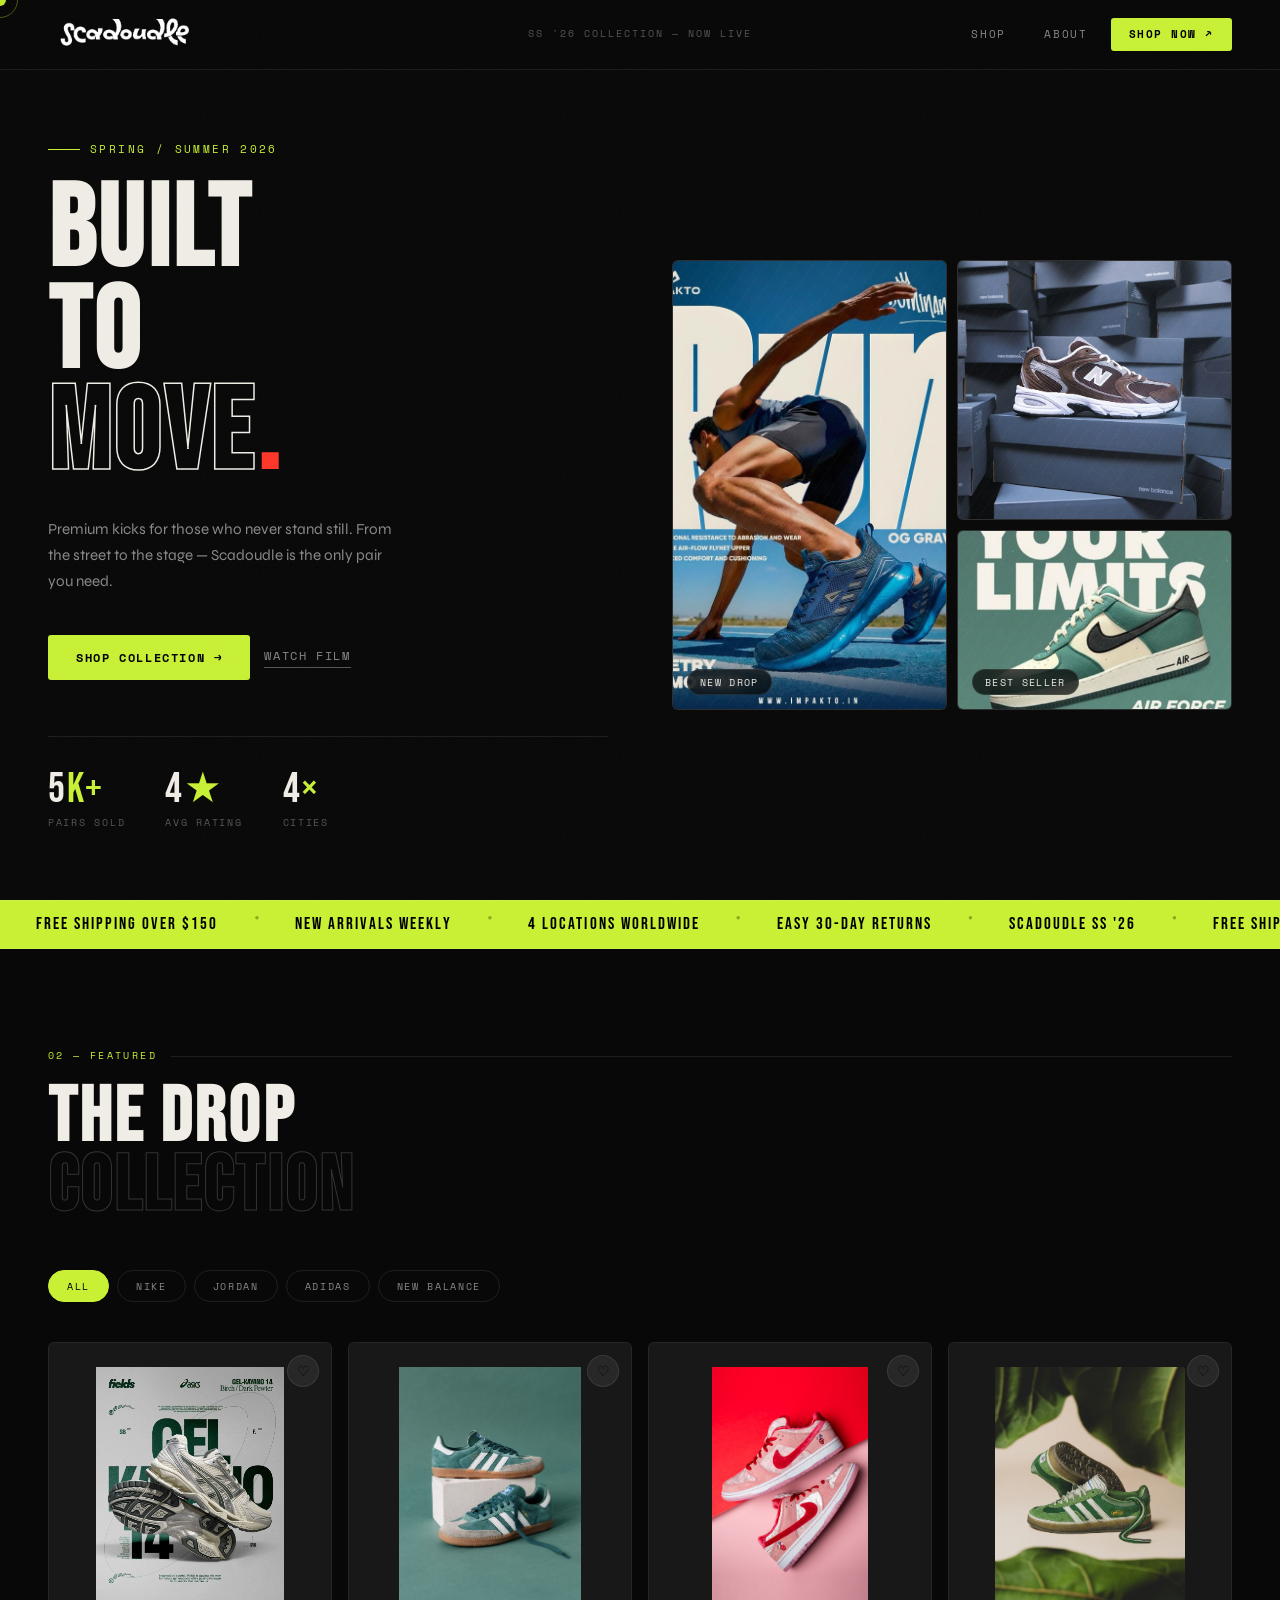
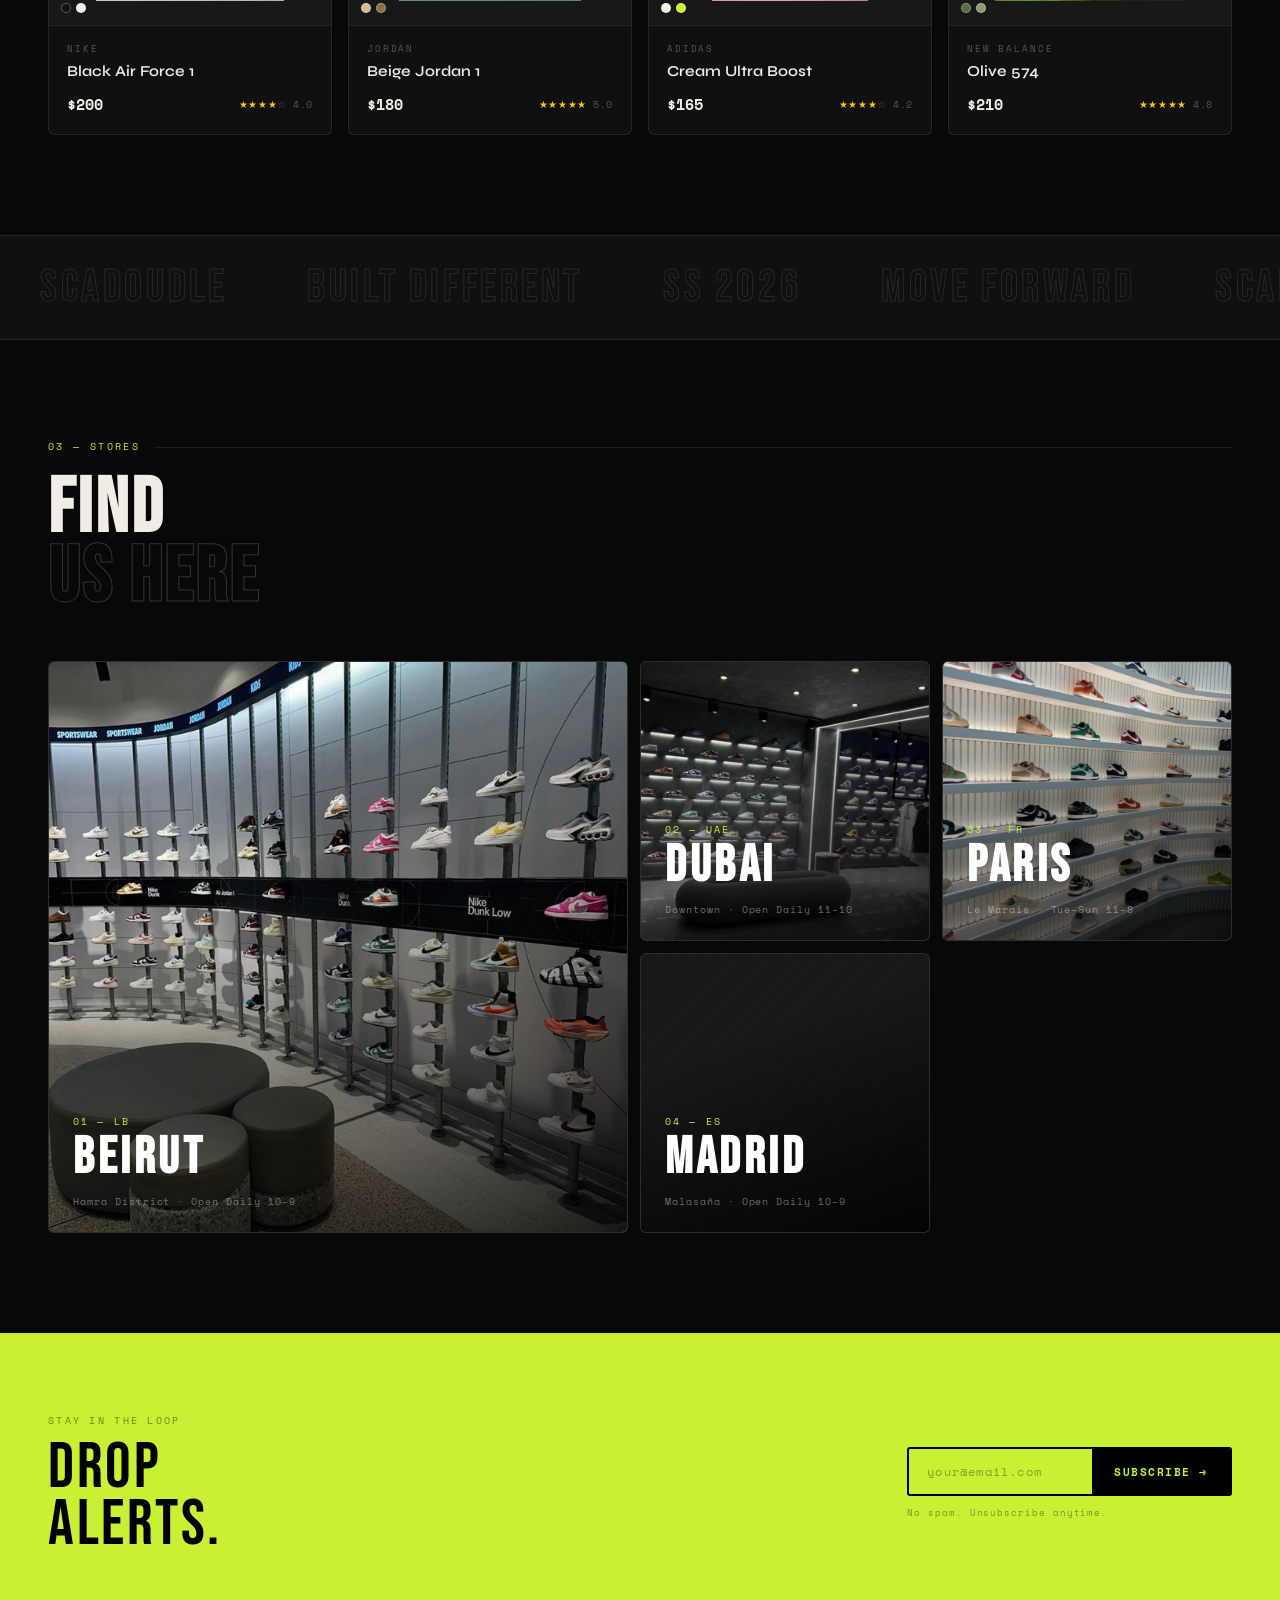
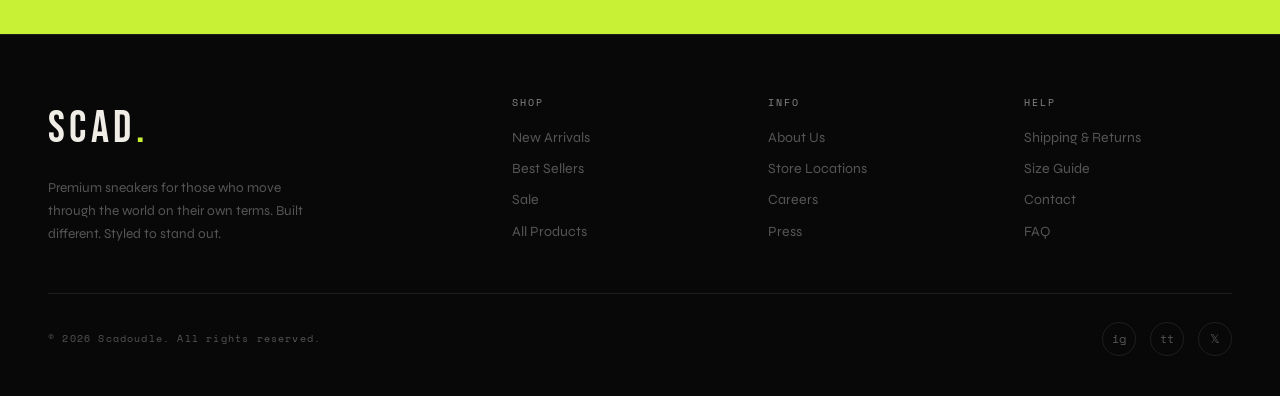
==== index.html @ 51562bc6 "Initial commit" ====
<!DOCTYPE html>
<html lang="en">
<head>
  <meta charset="UTF-8"/>
  <meta name="viewport" content="width=device-width, initial-scale=1"/>
  <title>SCADOUDLE — Built to Move</title>
  <link rel="preconnect" href="https://fonts.googleapis.com">
  <link rel="preconnect" href="https://fonts.gstatic.com" crossorigin>
  <link href="https://fonts.googleapis.com/css2?family=Bebas+Neue&family=Syne:wght@400;500;600;700;800&family=Space+Mono:ital,wght@0,400;0,700;1,400&display=swap" rel="stylesheet">
  <link rel="stylesheet" href="index.css">
</head>
<body>

<div id="cursor"></div>
<div id="cursor-ring"></div>

<!-- NAV -->
<nav class="nav" aria-label="Main navigation">
  <a  class="nav__logo"><img src="images/logo.png" alt="Scadoudle"></a>
  <p class="nav__center" aria-hidden="true">SS '26 Collection — Now Live</p>
  <div class="nav__right">
    <a class="nav__link" href="#">Shop</a>
    <a class="nav__link" href="#">About</a>
    <a class="nav__cta" href="#">Shop Now ↗</a>
  </div>
</nav>

<!-- HERO -->
<header>
  <div class="hero">
    <div>
      <p class="hero__eyebrow">Spring / Summer 2026</p>
      <h1 class="hero__headline">
        BUILT<br>TO<br><span class="outline">MOVE</span><span class="red">.</span>
      </h1>
      <p class="hero__sub">Premium kicks for those who never stand still. From the street to the stage — Scadoudle is the only pair you need.</p>
      <div class="hero__actions">
        <a class="btn-primary" href="#">Shop Collection →</a>
        <a class="btn-ghost" href="#">Watch Film</a>
      </div>
      <div class="hero__stats">
        <div><div class="stat__num">5<span>K+</span></div><div class="stat__label">Pairs Sold</div></div>
        <div><div class="stat__num">4<span>★</span></div><div class="stat__label">Avg Rating</div></div>
        <div><div class="stat__num">4<span>×</span></div><div class="stat__label">Cities</div></div>
      </div>
    </div>
    <div class="hero__mosaic" aria-hidden="true">
      <div class="mosaic-cell">
        <img src="images/hero-bg-9.png" alt="" onerror="this.style.opacity='0'">
        <span class="mosaic-cell__badge">New Drop</span>
      </div>
      <div class="mosaic-cell">
        <img src="images/hero-bg-8.png" alt="" onerror="this.style.opacity='0'">
      </div>
      <div class="mosaic-cell">
        <img src="images/hero-bg-7.png" alt="" onerror="this.style.opacity='0'">
        <span class="mosaic-cell__badge">Best Seller</span>
      </div>
    </div>
  </div>
</header>

<!-- LIME TICKER -->
<div class="ticker-wrap" aria-hidden="true">
  <div class="ticker">
    <span class="ticker__item">Free Shipping over $150</span><span class="ticker__dot">●</span>
    <span class="ticker__item">New Arrivals Weekly</span><span class="ticker__dot">●</span>
    <span class="ticker__item">4 Locations Worldwide</span><span class="ticker__dot">●</span>
    <span class="ticker__item">Easy 30-Day Returns</span><span class="ticker__dot">●</span>
    <span class="ticker__item">Scadoudle SS '26</span><span class="ticker__dot">●</span>
    <span class="ticker__item">Free Shipping over $150</span><span class="ticker__dot">●</span>
    <span class="ticker__item">New Arrivals Weekly</span><span class="ticker__dot">●</span>
    <span class="ticker__item">4 Locations Worldwide</span><span class="ticker__dot">●</span>
    <span class="ticker__item">Easy 30-Day Returns</span><span class="ticker__dot">●</span>
    <span class="ticker__item">Scadoudle SS '26</span><span class="ticker__dot">●</span>
  </div>
</div>

<!-- FEATURED -->
<section class="section" aria-labelledby="featured-title">
  <p class="section-label">02 — Featured</p>
  <h2 class="section-title" id="featured-title">THE DROP<br><span class="ghost">COLLECTION</span></h2>
  <div class="filter-bar" role="group" aria-label="Filter by brand">
    <button class="filter-btn active" data-filter="all">All</button>
    <button class="filter-btn" data-filter="nike">Nike</button>
    <button class="filter-btn" data-filter="jordan">Jordan</button>
    <button class="filter-btn" data-filter="adidas">Adidas</button>
    <button class="filter-btn" data-filter="nb">New Balance</button>
  </div>
  <div class="products-grid" id="products-grid">

    <article class="p-card" data-brand="nike">
      <div class="p-card__top" data-icon="👟">
        <img class="p-card__img" src="images/featured/pair-1.jpg" alt="Black Air Force 1" onerror="this.style.display='none'">
        <div class="p-card__overlay"><span class="p-card__quick">Quick Add +</span></div>
        <button class="p-card__wish" aria-label="Wishlist">♡</button>
        <div class="p-card__colors">
          <span class="swatch" style="background:#111"></span>
          <span class="swatch" style="background:#eee"></span>
        </div>
      </div>
      <div class="p-card__body">
        <p class="p-card__brand">Nike</p>
        <h3 class="p-card__name">Black Air Force 1</h3>
        <div class="p-card__foot">
          <span class="p-card__price">$200</span>
          <span class="p-card__rating"><span>★★★★</span>☆ 4.0</span>
        </div>
      </div>
    </article>

    <article class="p-card" data-brand="jordan">
      <div class="p-card__top" data-icon="🏀">
        <img class="p-card__img" src="images/featured/pair-2 .jpg" alt="Beige Jordan 1" onerror="this.style.display='none'">
        <div class="p-card__overlay"><span class="p-card__quick">Quick Add +</span></div>
        <button class="p-card__wish" aria-label="Wishlist">♡</button>
        <div class="p-card__colors">
          <span class="swatch" style="background:#d4b896"></span>
          <span class="swatch" style="background:#8b6f47"></span>
        </div>
      </div>
      <div class="p-card__body">
        <p class="p-card__brand">Jordan</p>
        <h3 class="p-card__name">Beige Jordan 1</h3>
        <div class="p-card__foot">
          <span class="p-card__price">$180</span>
          <span class="p-card__rating"><span>★★★★★</span> 5.0</span>
        </div>
      </div>
    </article>

    <article class="p-card" data-brand="adidas">
      <div class="p-card__top" data-icon="⚡">
        <img class="p-card__img" src="images/featured/pair-3.jpg" alt="Cream Ultra Boost" onerror="this.style.display='none'">
        <div class="p-card__overlay"><span class="p-card__quick">Quick Add +</span></div>
        <button class="p-card__wish" aria-label="Wishlist">♡</button>
        <div class="p-card__colors">
          <span class="swatch" style="background:#f5f0e8"></span>
          <span class="swatch" style="background:#c8f135"></span>
        </div>
      </div>
      <div class="p-card__body">
        <p class="p-card__brand">Adidas</p>
        <h3 class="p-card__name">Cream Ultra Boost</h3>
        <div class="p-card__foot">
          <span class="p-card__price">$165</span>
          <span class="p-card__rating"><span>★★★★</span>☆ 4.2</span>
        </div>
      </div>
    </article>

    <article class="p-card" data-brand="nb">
      <div class="p-card__top" data-icon="🌿">
        <img class="p-card__img" src="images/featured/pair-4.jpg" alt="Olive 574" onerror="this.style.display='none'">
        <div class="p-card__overlay"><span class="p-card__quick">Quick Add +</span></div>
        <button class="p-card__wish" aria-label="Wishlist">♡</button>
        <div class="p-card__colors">
          <span class="swatch" style="background:#5a6b47"></span>
          <span class="swatch" style="background:#8a9b72"></span>
        </div>
      </div>
      <div class="p-card__body">
        <p class="p-card__brand">New Balance</p>
        <h3 class="p-card__name">Olive 574</h3>
        <div class="p-card__foot">
          <span class="p-card__price">$210</span>
          <span class="p-card__rating"><span>★★★★★</span> 4.8</span>
        </div>
      </div>
    </article>


  </div>
</section>

<!-- GHOST MARQUEE -->
<div class="marquee-band" aria-hidden="true">
  <div class="marquee-inner">
    <span class="marquee-word">SCADOUDLE</span>
    <span class="marquee-word">BUILT DIFFERENT</span>
    <span class="marquee-word">SS 2026</span>
    <span class="marquee-word">MOVE FORWARD</span>
    <span class="marquee-word">SCADOUDLE</span>
    <span class="marquee-word">BUILT DIFFERENT</span>
    <span class="marquee-word">SS 2026</span>
    <span class="marquee-word">MOVE FORWARD</span>
  </div>
</div>

<!-- LOCATIONS -->
<section class="section" aria-labelledby="stores-title">
  <p class="section-label">03 — Stores</p>
  <h2 class="section-title" id="stores-title">FIND<br><span class="ghost">US HERE</span></h2>
  <div class="loc-grid">
    <a class="loc-card" href="#" aria-label="Beirut store">
      <img class="loc-card__img" src="images/beirut-loc.jpg" alt="" onerror="this.style.opacity='0'">
      <div class="loc-card__grad"></div>
      <div class="loc-card__body">
        <p class="loc-card__code">01 — LB</p>
        <h3 class="loc-card__city">Beirut</h3>
        <p class="loc-card__info">Hamra District · Open Daily 10–9</p>
      </div>
      <span class="loc-card__arrow" aria-hidden="true">↗</span>
    </a>
    <a class="loc-card" href="#" aria-label="Dubai store">
      <img class="loc-card__img" src="images/dubai-loc.jpg" alt="" onerror="this.style.opacity='0'">
      <div class="loc-card__grad"></div>
      <div class="loc-card__body">
        <p class="loc-card__code">02 — UAE</p>
        <h3 class="loc-card__city">Dubai</h3>
        <p class="loc-card__info">Downtown · Open Daily 11–10</p>
      </div>
      <span class="loc-card__arrow" aria-hidden="true">↗</span>
    </a>
    <a class="loc-card" href="#" aria-label="Paris store">
      <img class="loc-card__img" src="images/paris-loc.jpg" alt="" onerror="this.style.opacity='0'">
      <div class="loc-card__grad"></div>
      <div class="loc-card__body">
        <p class="loc-card__code">03 — FR</p>
        <h3 class="loc-card__city">Paris</h3>
        <p class="loc-card__info">Le Marais · Tue–Sun 11–8</p>
      </div>
      <span class="loc-card__arrow" aria-hidden="true">↗</span>
    </a>
    <a class="loc-card" href="#" aria-label="Madrid store">
      <img class="loc-card__img" src="images/madrid-loc.jpg" alt="" onerror="this.style.opacity='0'">
      <div class="loc-card__grad"></div>
      <div class="loc-card__body">
        <p class="loc-card__code">04 — ES</p>
        <h3 class="loc-card__city">Madrid</h3>
        <p class="loc-card__info">Malasaña · Open Daily 10–9</p>
      </div>
      <span class="loc-card__arrow" aria-hidden="true">↗</span>
    </a>
  </div>
</section>

<!-- NEWSLETTER -->
<div class="newsletter">
  <div>
    <p class="newsletter__tag">Stay in the loop</p>
    <p class="newsletter__title">DROP<br>ALERTS.</p>
  </div>
  <div>
    <div class="newsletter__form">
      <input class="newsletter__input" type="email" placeholder="your@email.com" aria-label="Email address">
      <button class="newsletter__submit" type="button">Subscribe →</button>
    </div>
    <p style="font-family:var(--font-mono);font-size:.58rem;color:rgba(0,0,0,.4);letter-spacing:.1em;margin-top:10px">No spam. Unsubscribe anytime.</p>
  </div>
</div>

<!-- FOOTER -->
<footer>
  <div class="footer__top">
    <div>
      <div class="footer__brand">SCAD<span>.</span></div>
      <p class="footer__desc">Premium sneakers for those who move through the world on their own terms. Built different. Styled to stand out.</p>
    </div>
    <div>
      <p class="footer__col-title">Shop</p>
      <div class="footer__links">
        <a class="footer__link" href="#">New Arrivals</a>
        <a class="footer__link" href="#">Best Sellers</a>
        <a class="footer__link" href="#">Sale</a>
        <a class="footer__link" href="#">All Products</a>
      </div>
    </div>
    <div>
      <p class="footer__col-title">Info</p>
      <div class="footer__links">
        <a class="footer__link" href="#">About Us</a>
        <a class="footer__link" href="#">Store Locations</a>
        <a class="footer__link" href="#">Careers</a>
        <a class="footer__link" href="#">Press</a>
      </div>
    </div>
    <div>
      <p class="footer__col-title">Help</p>
      <div class="footer__links">
        <a class="footer__link" href="#">Shipping & Returns</a>
        <a class="footer__link" href="#">Size Guide</a>
        <a class="footer__link" href="#">Contact</a>
        <a class="footer__link" href="#">FAQ</a>
      </div>
    </div>
  </div>
  <div class="footer__bottom">
    <p class="footer__copy">© 2026 Scadoudle. All rights reserved.</p>
    <div class="footer__socials">
      <a class="footer__social" href="#" aria-label="Instagram">ig</a>
      <a class="footer__social" href="#" aria-label="TikTok">tt</a>
      <a class="footer__social" href="#" aria-label="X">𝕏</a>
    </div>
  </div>
</footer>

<script>
/* Custom cursor */
const cur = document.getElementById('cursor');
const ring = document.getElementById('cursor-ring');
let mx=0, my=0, rx=0, ry=0;
document.addEventListener('mousemove', e => { mx=e.clientX; my=e.clientY });
(function tick() {
  rx += (mx-rx)*.13; ry += (my-ry)*.13;
  cur.style.cssText  += `;left:${mx}px;top:${my}px`;
  ring.style.cssText += `;left:${rx}px;top:${ry}px`;
  requestAnimationFrame(tick);
})();
document.querySelectorAll('a,button').forEach(el => {
  el.addEventListener('mouseenter', ()=> cur.classList.add('big'));
  el.addEventListener('mouseleave', ()=> cur.classList.remove('big'));
});

/* Filter tabs */
document.querySelectorAll('.filter-btn').forEach(btn => {
  btn.addEventListener('click', () => {
    document.querySelectorAll('.filter-btn').forEach(b => b.classList.remove('active'));
    btn.classList.add('active');
    const f = btn.dataset.filter;
    document.querySelectorAll('.p-card').forEach(card => {
      card.style.display = (f==='all' || card.dataset.brand===f) ? '' : 'none';
    });
  });
});

/* Scroll reveal */
const io = new IntersectionObserver(entries => {
  entries.forEach((e,i) => {
    if (e.isIntersecting) {
      setTimeout(() => e.target.classList.add('visible'), i * 90);
      io.unobserve(e.target);
    }
  });
}, { threshold: 0.08 });
document.querySelectorAll('.p-card').forEach(c => io.observe(c));

/* Wishlist toggle */
document.querySelectorAll('.p-card__wish').forEach(btn => {
  btn.addEventListener('click', e => {
    e.preventDefault();
    const on = btn.textContent === '♥';
    btn.textContent = on ? '♡' : '♥';
    btn.style.color = on ? '' : '#ff3628';
  });
});
</script>
</body>
</html>
---- index.css ----
/* ═══════════════════════════════════════════
   TOKENS
═══════════════════════════════════════════ */
:root {
  --bg:      #080808;
  --bg2:     #101010;
  --bg3:     #181818;
  --surface: #1e1e1e;
  --border:  rgba(255,255,255,.09);
  --ink:     #f0ede6;
  --ink2:    #888;
  --ink3:    #555;
  --lime:    #c8f135;
  --red:     #ff3628;
  --maxw:    1320px;
  --nav-h:   70px;
  --r:       3px;
  --ease:    cubic-bezier(.16,1,.3,1);
  --font-display: 'Bebas Neue', sans-serif;
  --font-ui:      'Syne', sans-serif;
  --font-mono:    'Space Mono', monospace;
}

/* ═══════════════════════════════════════════
   BASE
═══════════════════════════════════════════ */
*, *::before, *::after { box-sizing: border-box; margin: 0; padding: 0 }
html { scroll-behavior: smooth }
body {
  background: var(--bg);
  color: var(--ink);
  font-family: var(--font-ui);
  line-height: 1.5;
  -webkit-font-smoothing: antialiased;
  overflow-x: hidden;
  cursor: none;
}
a { color: inherit; text-decoration: none }
img { display: block; max-width: 100% }
button { cursor: none; font-family: inherit; border: none; background: none }

/* ═══════════════════════════════════════════
   CUSTOM CURSOR
═══════════════════════════════════════════ */
#cursor {
  width: 12px; height: 12px;
  background: var(--lime);
  border-radius: 50%;
  position: fixed; top: 0; left: 0;
  pointer-events: none; z-index: 9999;
  transform: translate(-50%,-50%);
  transition: width .2s var(--ease), height .2s var(--ease);
  mix-blend-mode: difference;
}
#cursor.big { width: 48px; height: 48px }
#cursor-ring {
  width: 36px; height: 36px;
  border: 1.5px solid rgba(200,241,53,.35);
  border-radius: 50%;
  position: fixed; top: 0; left: 0;
  pointer-events: none; z-index: 9998;
  transform: translate(-50%,-50%);
  transition: all .1s linear;
}

/* ═══════════════════════════════════════════
   GRAIN
═══════════════════════════════════════════ */
body::before {
  content: '';
  position: fixed; inset: 0; z-index: 9990;
  pointer-events: none; opacity: .03;
  background-image: url("data:image/svg+xml,%3Csvg viewBox='0 0 256 256' xmlns='http://www.w3.org/2000/svg'%3E%3Cfilter id='n'%3E%3CfeTurbulence type='fractalNoise' baseFrequency='0.9' numOctaves='4' stitchTiles='stitch'/%3E%3C/filter%3E%3Crect width='100%25' height='100%25' filter='url(%23n)'/%3E%3C/svg%3E");
  background-size: 180px;
}

/* ═══════════════════════════════════════════
   NAV
═══════════════════════════════════════════ */
.nav {
  position: fixed; top: 0; left: 0; right: 0; z-index: 200;
  height: var(--nav-h);
  display: flex; align-items: center; justify-content: space-between;
  padding: 0 48px;
  border-bottom: 1px solid var(--border);
  background: rgba(8,8,8,.85);
  backdrop-filter: blur(18px);
  -webkit-backdrop-filter: blur(18px);
}
.nav__logo {
  display: flex; align-items: center; line-height: 1;
}
.nav__logo img {
  height: 80px; width: auto; display: block;
  filter: brightness(0) invert(1); /* makes logo white on dark bg */
  transition: opacity .2s;
}
.nav__logo img:hover { opacity: .75 }
.nav__center {
  position: absolute; left: 50%; transform: translateX(-50%);
  font-family: var(--font-mono); font-size: .62rem;
  letter-spacing: .2em; color: var(--ink3); text-transform: uppercase;
}
.nav__right { display: flex; align-items: center; gap: 8px }
.nav__link {
  font-family: var(--font-mono); font-size: .68rem;
  letter-spacing: .16em; text-transform: uppercase; color: var(--ink2);
  padding: 7px 14px; border: 1px solid transparent; border-radius: var(--r);
  transition: color .2s, border-color .2s;
}
.nav__link:hover { color: var(--ink); border-color: var(--border) }
.nav__cta {
  font-family: var(--font-mono); font-size: .68rem;
  letter-spacing: .14em; text-transform: uppercase;
  background: var(--lime); color: #000; padding: 8px 18px;
  border-radius: var(--r); font-weight: 700;
  transition: background .2s, transform .2s var(--ease);
}
.nav__cta:hover { background: #d8ff3c; transform: translateY(-1px) }

/* ═══════════════════════════════════════════
   HERO
═══════════════════════════════════════════ */
.hero {
  min-height: 100svh; padding-top: var(--nav-h);
  display: grid; grid-template-columns: 1fr 1fr;
  max-width: var(--maxw); margin: 0 auto;
  padding-left: 48px; padding-right: 48px;
  align-items: center; gap: 64px; position: relative;
}
.hero__eyebrow {
  font-family: var(--font-mono); font-size: .68rem;
  letter-spacing: .22em; text-transform: uppercase; color: var(--lime);
  display: flex; align-items: center; gap: 10px; margin-bottom: 24px;
  opacity: 0; animation: riseIn .7s .1s var(--ease) forwards;
}
.hero__eyebrow::before {
  content: ''; display: block; width: 32px; height: 1px; background: var(--lime);
}
.hero__headline {
  font-family: var(--font-display);
  font-size: clamp(5rem, 9vw, 10rem);
  line-height: .88; letter-spacing: .03em;
  opacity: 0; animation: riseIn .8s .2s var(--ease) forwards;
}
.hero__headline .outline {
  -webkit-text-stroke: 1.5px var(--ink); color: transparent;
}
.hero__headline .red { color: var(--red) }
.hero__sub {
  margin-top: 32px; font-size: .95rem; font-weight: 400;
  color: var(--ink2); max-width: 360px; line-height: 1.7;
  opacity: 0; animation: riseIn .8s .35s var(--ease) forwards;
}
.hero__actions {
  margin-top: 40px; display: flex; gap: 14px; align-items: center;
  opacity: 0; animation: riseIn .8s .48s var(--ease) forwards;
}
.btn-primary {
  display: inline-flex; align-items: center; gap: 8px;
  background: var(--lime); color: #000;
  font-family: var(--font-mono); font-size: .72rem;
  letter-spacing: .14em; text-transform: uppercase;
  padding: 14px 28px; border-radius: var(--r); font-weight: 700;
  transition: background .2s, transform .25s var(--ease), box-shadow .25s;
}
.btn-primary:hover {
  background: #d8ff3c; transform: translateY(-3px);
  box-shadow: 0 12px 32px rgba(200,241,53,.25);
}
.btn-ghost {
  font-family: var(--font-mono); font-size: .72rem;
  letter-spacing: .14em; text-transform: uppercase; color: var(--ink2);
  border-bottom: 1px solid var(--ink3); padding-bottom: 2px;
  transition: color .2s, border-color .2s;
}
.btn-ghost:hover { color: var(--ink); border-color: var(--ink) }
.hero__stats {
  display: flex; gap: 40px; margin-top: 56px;
  padding-top: 32px; border-top: 1px solid var(--border);
  opacity: 0; animation: riseIn .8s .58s var(--ease) forwards;
}
.stat__num {
  font-family: var(--font-display); font-size: 2.6rem;
  letter-spacing: .04em; color: var(--ink); line-height: 1;
}
.stat__num span { color: var(--lime) }
.stat__label {
  font-family: var(--font-mono); font-size: .6rem;
  letter-spacing: .18em; text-transform: uppercase; color: var(--ink3); margin-top: 4px;
}
.hero__mosaic {
  display: grid; grid-template-columns: 1fr 1fr;
  grid-template-rows: 260px 180px; gap: 10px;
  opacity: 0; animation: riseIn .9s .15s var(--ease) forwards;
}
.mosaic-cell {
  border-radius: 6px; border: 1px solid var(--border);
  overflow: hidden; position: relative; background: var(--bg3);
}
.mosaic-cell img {
  width: 100%; height: 100%; object-fit: cover;
  transition: transform .6s var(--ease);
}
.mosaic-cell:hover img { transform: scale(1.06) }
.mosaic-cell:nth-child(1) { grid-row: 1 / 3 }
.mosaic-cell::before {
  content: ''; position: absolute; inset: 0;
  background: repeating-linear-gradient(
    -55deg, transparent, transparent 12px,
    rgba(255,255,255,.022) 12px, rgba(255,255,255,.022) 13px
  );
  z-index: 1; pointer-events: none;
}
.mosaic-cell__badge {
  position: absolute; bottom: 14px; left: 14px; z-index: 2;
  background: rgba(0,0,0,.7); backdrop-filter: blur(8px);
  border: 1px solid var(--border); border-radius: 99px;
  font-family: var(--font-mono); font-size: .6rem;
  letter-spacing: .14em; text-transform: uppercase; color: var(--ink);
  padding: 5px 12px;
}
@keyframes riseIn {
  from { opacity: 0; transform: translateY(22px) }
  to   { opacity: 1; transform: none }
}

/* ═══════════════════════════════════════════
   TICKER (lime)
═══════════════════════════════════════════ */
.ticker-wrap {
  border-top: 1px solid var(--border); border-bottom: 1px solid var(--border);
  background: var(--lime); overflow: hidden; white-space: nowrap; padding: 11px 0;
}
.ticker { display: inline-flex; animation: scroll-ticker 22s linear infinite }
.ticker__item {
  font-family: var(--font-display); font-size: 1.05rem;
  letter-spacing: .12em; color: #000; padding: 0 36px;
}
.ticker__dot { color: rgba(0,0,0,.3); font-size: .5rem; vertical-align: middle }
@keyframes scroll-ticker {
  from { transform: translateX(0) }
  to   { transform: translateX(-50%) }
}
.ticker-wrap:hover .ticker { animation-play-state: paused }

/* ═══════════════════════════════════════════
   SECTION WRAPPER
═══════════════════════════════════════════ */
.section { max-width: var(--maxw); margin: 0 auto; padding: 100px 48px }
.section-label {
  display: flex; align-items: center; gap: 14px;
  font-family: var(--font-mono); font-size: .62rem;
  letter-spacing: .24em; text-transform: uppercase; color: var(--lime); margin-bottom: 20px;
}
.section-label::after { content: ''; flex: 1; height: 1px; background: var(--border) }
.section-title {
  font-family: var(--font-display); font-size: clamp(3rem, 6vw, 6rem);
  letter-spacing: .04em; line-height: .9; margin-bottom: 48px;
}
.section-title .ghost {
  -webkit-text-stroke: 1px rgba(255,255,255,.18); color: transparent;
}

/* ═══════════════════════════════════════════
   FILTER TABS
═══════════════════════════════════════════ */
.filter-bar { display: flex; gap: 8px; flex-wrap: wrap; margin-bottom: 40px }
.filter-btn {
  font-family: var(--font-mono); font-size: .65rem;
  letter-spacing: .16em; text-transform: uppercase; color: var(--ink2);
  border: 1px solid var(--border); border-radius: 99px; padding: 7px 18px;
  transition: background .2s, color .2s, border-color .2s; cursor: none;
}
.filter-btn:hover { color: var(--ink); border-color: rgba(255,255,255,.25) }
.filter-btn.active {
  background: var(--lime); color: #000; border-color: var(--lime);
}

/* ═══════════════════════════════════════════
   PRODUCT CARDS
═══════════════════════════════════════════ */
.products-grid {
  display: grid; grid-template-columns: repeat(auto-fill, minmax(240px, 1fr)); gap: 16px;
}
.p-card {
  background: var(--bg2); border: 1px solid var(--border);
  border-radius: 6px; overflow: hidden; position: relative;
  transition: border-color .3s, transform .35s var(--ease);
  opacity: 0; transform: translateY(30px);
}
.p-card.visible { animation: riseIn .65s var(--ease) forwards }
.p-card:hover { border-color: rgba(255,255,255,.22); transform: translateY(-6px) }

.p-card__top {
  position: relative; aspect-ratio: 1; background: var(--bg3);
  overflow: hidden; display: flex; align-items: center; justify-content: center;
}
.p-card__top::after {
  content: attr(data-icon); position: absolute;
  font-size: 5rem; opacity: .07; user-select: none;
}
.p-card__img {
  width: 100%; height: 100%; object-fit: contain; padding: 24px;
  position: relative; z-index: 1; transition: transform .5s var(--ease);
}
.p-card:hover .p-card__img { transform: scale(1.09) translateY(-6px) rotate(-2deg) }

.p-card__overlay {
  position: absolute; inset: 0; z-index: 2;
  background: rgba(0,0,0,.5); display: flex; align-items: center; justify-content: center;
  opacity: 0; transition: opacity .25s;
}
.p-card:hover .p-card__overlay { opacity: 1 }
.p-card__quick {
  background: var(--lime); color: #000;
  font-family: var(--font-mono); font-size: .65rem;
  letter-spacing: .16em; text-transform: uppercase; font-weight: 700;
  padding: 10px 22px; border-radius: var(--r);
  transform: translateY(8px); transition: transform .25s var(--ease);
}
.p-card:hover .p-card__quick { transform: none }

.p-card__wish {
  position: absolute; top: 12px; right: 12px; z-index: 3;
  width: 32px; height: 32px; background: rgba(255,255,255,.07);
  backdrop-filter: blur(6px); border: 1px solid var(--border); border-radius: 50%;
  display: flex; align-items: center; justify-content: center;
  font-size: .85rem; transition: background .2s, transform .2s;
}
.p-card__wish:hover { background: var(--red); transform: scale(1.12) }

.p-card__colors { position: absolute; bottom: 12px; left: 12px; z-index: 3; display: flex; gap: 5px }
.swatch { width: 10px; height: 10px; border-radius: 50%; border: 1.5px solid rgba(255,255,255,.3) }

.p-card__body { padding: 16px 18px 18px; border-top: 1px solid var(--border) }
.p-card__brand {
  font-family: var(--font-mono); font-size: .58rem;
  letter-spacing: .2em; text-transform: uppercase; color: var(--ink3); margin-bottom: 4px;
}
.p-card__name { font-size: .95rem; font-weight: 600; color: var(--ink); margin-bottom: 10px }
.p-card__foot { display: flex; align-items: center; justify-content: space-between }
.p-card__price { font-family: var(--font-mono); font-size: .95rem; font-weight: 700 }
.p-card__rating { font-family: var(--font-mono); font-size: .6rem; color: var(--ink3); letter-spacing: .06em }
.p-card__rating span { color: #f5c518 }

/* ═══════════════════════════════════════════
   GHOST MARQUEE
═══════════════════════════════════════════ */
.marquee-band {
  border-top: 1px solid var(--border); border-bottom: 1px solid var(--border);
  background: var(--bg2); overflow: hidden; white-space: nowrap; padding: 18px 0;
}
.marquee-inner { display: inline-flex; animation: scroll-ticker 30s linear infinite }
.marquee-word {
  font-family: var(--font-display); font-size: 2.8rem; letter-spacing: .08em;
  color: transparent; -webkit-text-stroke: 1px rgba(255,255,255,.1);
  padding: 0 40px; transition: color .2s, -webkit-text-stroke .2s;
}
.marquee-word:hover { color: var(--lime); -webkit-text-stroke: 0px }

/* ═══════════════════════════════════════════
   LOCATIONS
═══════════════════════════════════════════ */
.loc-grid {
  display: grid; grid-template-columns: 2fr 1fr 1fr;
  grid-template-rows: 280px 280px; gap: 12px;
}
.loc-grid .loc-card:first-child { grid-row: 1 / 3 }

.loc-card {
  position: relative; border-radius: 6px; border: 1px solid var(--border);
  overflow: hidden; display: block; background: var(--bg3);
  transition: border-color .3s;
}
.loc-card:hover { border-color: rgba(255,255,255,.25) }
.loc-card__img { width: 100%; height: 100%; object-fit: cover; transition: transform .7s var(--ease) }
.loc-card:hover .loc-card__img { transform: scale(1.05) }
.loc-card__grad {
  position: absolute; inset: 0; z-index: 1;
  background: linear-gradient(160deg, transparent 30%, rgba(0,0,0,.88) 100%);
}
.loc-card__body {
  position: absolute; bottom: 0; left: 0; right: 0;
  padding: 24px; display: flex; flex-direction: column; gap: 4px; z-index: 2;
}
.loc-card__code {
  font-family: var(--font-mono); font-size: .6rem;
  letter-spacing: .22em; color: var(--lime); text-transform: uppercase;
}
.loc-card__city {
  font-family: var(--font-display); font-size: clamp(2rem, 4vw, 3.5rem);
  letter-spacing: .07em; color: #fff; line-height: 1;
}
.loc-card__info {
  font-family: var(--font-mono); font-size: .6rem;
  color: rgba(255,255,255,.4); letter-spacing: .1em; margin-top: 6px;
}
.loc-card__arrow {
  position: absolute; top: 20px; right: 20px; z-index: 2;
  width: 38px; height: 38px; border: 1px solid rgba(255,255,255,.2);
  border-radius: 50%; display: flex; align-items: center; justify-content: center;
  color: #fff; font-size: 1rem;
  opacity: 0; transform: translate(4px,-4px);
  transition: opacity .25s, transform .3s var(--ease), background .25s, border-color .25s;
}
.loc-card:hover .loc-card__arrow {
  opacity: 1; transform: none; background: var(--lime); color: #000; border-color: transparent;
}
.loc-card::before {
  content: ''; position: absolute; inset: 0; z-index: 1;
  background: repeating-linear-gradient(
    -45deg, transparent, transparent 10px,
    rgba(255,255,255,.015) 10px, rgba(255,255,255,.015) 11px
  );
  pointer-events: none;
}

/* ═══════════════════════════════════════════
   NEWSLETTER
═══════════════════════════════════════════ */
.newsletter {
  background: var(--lime); padding: 80px 48px;
  display: flex; align-items: center; justify-content: space-between;
  gap: 48px; flex-wrap: wrap;
}
.newsletter__tag {
  font-family: var(--font-mono); font-size: .65rem;
  letter-spacing: .22em; text-transform: uppercase; color: rgba(0,0,0,.45); margin-bottom: 10px;
}
.newsletter__title {
  font-family: var(--font-display); font-size: clamp(2.4rem, 5vw, 5rem);
  letter-spacing: .04em; color: #000; line-height: .9;
}
.newsletter__form {
  display: flex; border: 2px solid #000; border-radius: var(--r);
  overflow: hidden; max-width: 440px; width: 100%;
}
.newsletter__input {
  flex: 1; background: transparent; border: none; outline: none;
  font-family: var(--font-mono); font-size: .75rem; letter-spacing: .1em; color: #000;
  padding: 14px 18px;
}
.newsletter__input::placeholder { color: rgba(0,0,0,.35) }
.newsletter__submit {
  background: #000; color: var(--lime);
  font-family: var(--font-mono); font-size: .68rem;
  letter-spacing: .14em; text-transform: uppercase; font-weight: 700;
  padding: 14px 22px; cursor: none; transition: background .2s;
}
.newsletter__submit:hover { background: #1c1c1c }

/* ═══════════════════════════════════════════
   FOOTER
═══════════════════════════════════════════ */
footer { background: var(--bg); border-top: 1px solid var(--border); padding: 60px 48px 40px }
.footer__top {
  max-width: var(--maxw); margin: 0 auto;
  display: grid; grid-template-columns: 2fr 1fr 1fr 1fr; gap: 48px;
  padding-bottom: 48px; border-bottom: 1px solid var(--border);
}
.footer__brand {
  font-family: var(--font-display); font-size: 2.8rem; letter-spacing: .1em; margin-bottom: 14px;
}
.footer__brand span { color: var(--lime) }
.footer__desc { font-size: .85rem; color: var(--ink3); line-height: 1.7; max-width: 260px }
.footer__col-title {
  font-family: var(--font-mono); font-size: .6rem;
  letter-spacing: .22em; text-transform: uppercase; color: var(--ink2); margin-bottom: 18px;
}
.footer__links { display: flex; flex-direction: column; gap: 10px }
.footer__link { font-size: .88rem; color: var(--ink3); transition: color .2s }
.footer__link:hover { color: var(--ink) }
.footer__bottom {
  max-width: var(--maxw); margin: 0 auto;
  display: flex; align-items: center; justify-content: space-between; padding-top: 28px;
}
.footer__copy { font-family: var(--font-mono); font-size: .62rem; letter-spacing: .12em; color: var(--ink3) }
.footer__socials { display: flex; gap: 14px }
.footer__social {
  width: 34px; height: 34px; border: 1px solid var(--border); border-radius: 50%;
  display: flex; align-items: center; justify-content: center;
  font-size: .75rem; color: var(--ink3); font-family: var(--font-mono);
  transition: border-color .2s, color .2s, transform .2s;
}
.footer__social:hover { border-color: var(--lime); color: var(--lime); transform: translateY(-2px) }

/* ═══════════════════════════════════════════
   RESPONSIVE
═══════════════════════════════════════════ */
@media (max-width: 960px) {
  .nav { padding: 0 24px }
  .nav__center { display: none }
  .hero { grid-template-columns: 1fr; padding: 100px 24px 60px; min-height: auto; gap: 40px }
  .hero__mosaic { grid-template-rows: 200px 140px }
  .section { padding: 70px 24px }
  .loc-grid { grid-template-columns: 1fr 1fr; grid-template-rows: 220px 220px }
  .loc-grid .loc-card:first-child { grid-row: auto }
  .footer__top { grid-template-columns: 1fr 1fr; gap: 32px }
  .newsletter { padding: 60px 24px }
}
@media (max-width: 600px) {
  .hero__headline { font-size: clamp(3.5rem, 16vw, 5.5rem) }
  .hero__stats { gap: 24px }
  .loc-grid { grid-template-columns: 1fr; grid-template-rows: auto }
  .loc-card { min-height: 240px }
  .footer__top { grid-template-columns: 1fr }
  .footer__bottom { flex-direction: column; gap: 16px; text-align: center }
  .products-grid { grid-template-columns: repeat(auto-fill, minmax(160px, 1fr)) }
}
@media (prefers-reduced-motion: reduce) {
  *, *::before, *::after { animation: none !important; transition: none !important }
  body { cursor: auto }
  #cursor, #cursor-ring { display: none }
}
:focus-visible { outline: 2px solid var(--lime); outline-offset: 3px }
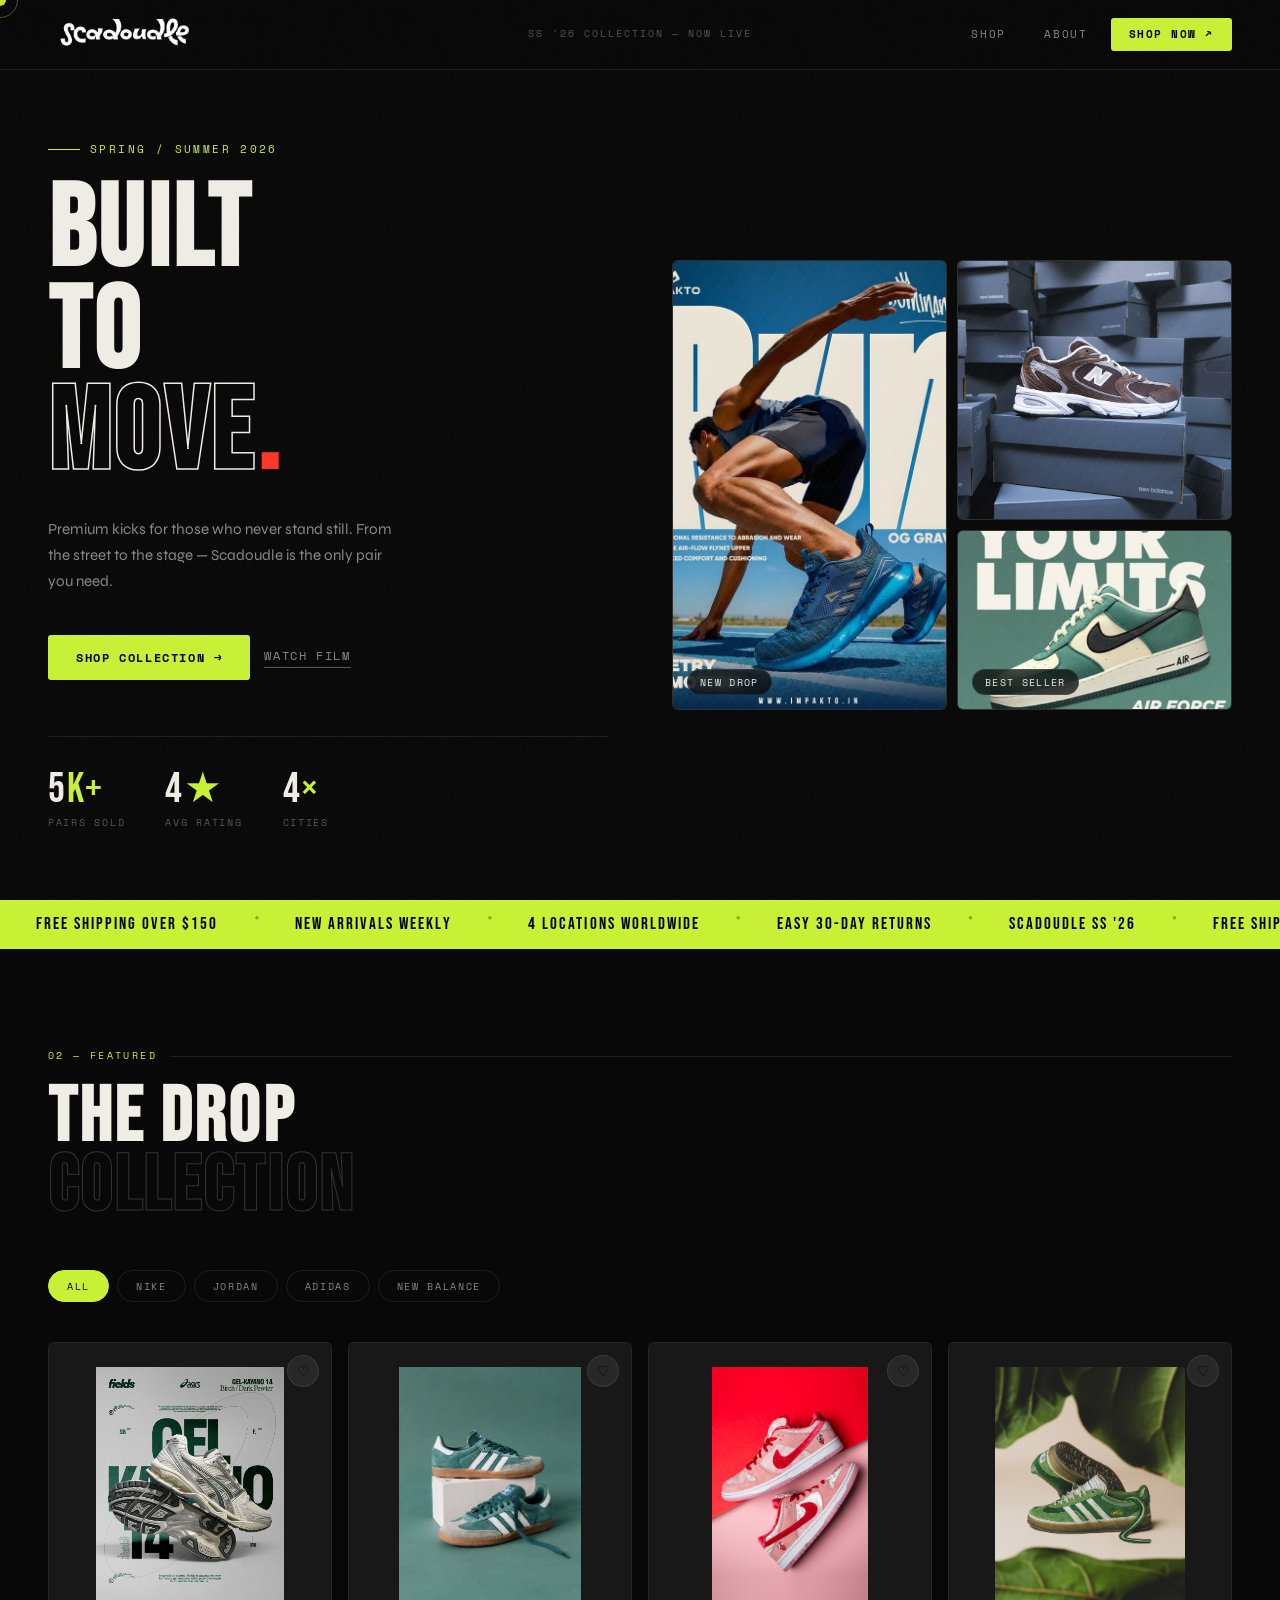
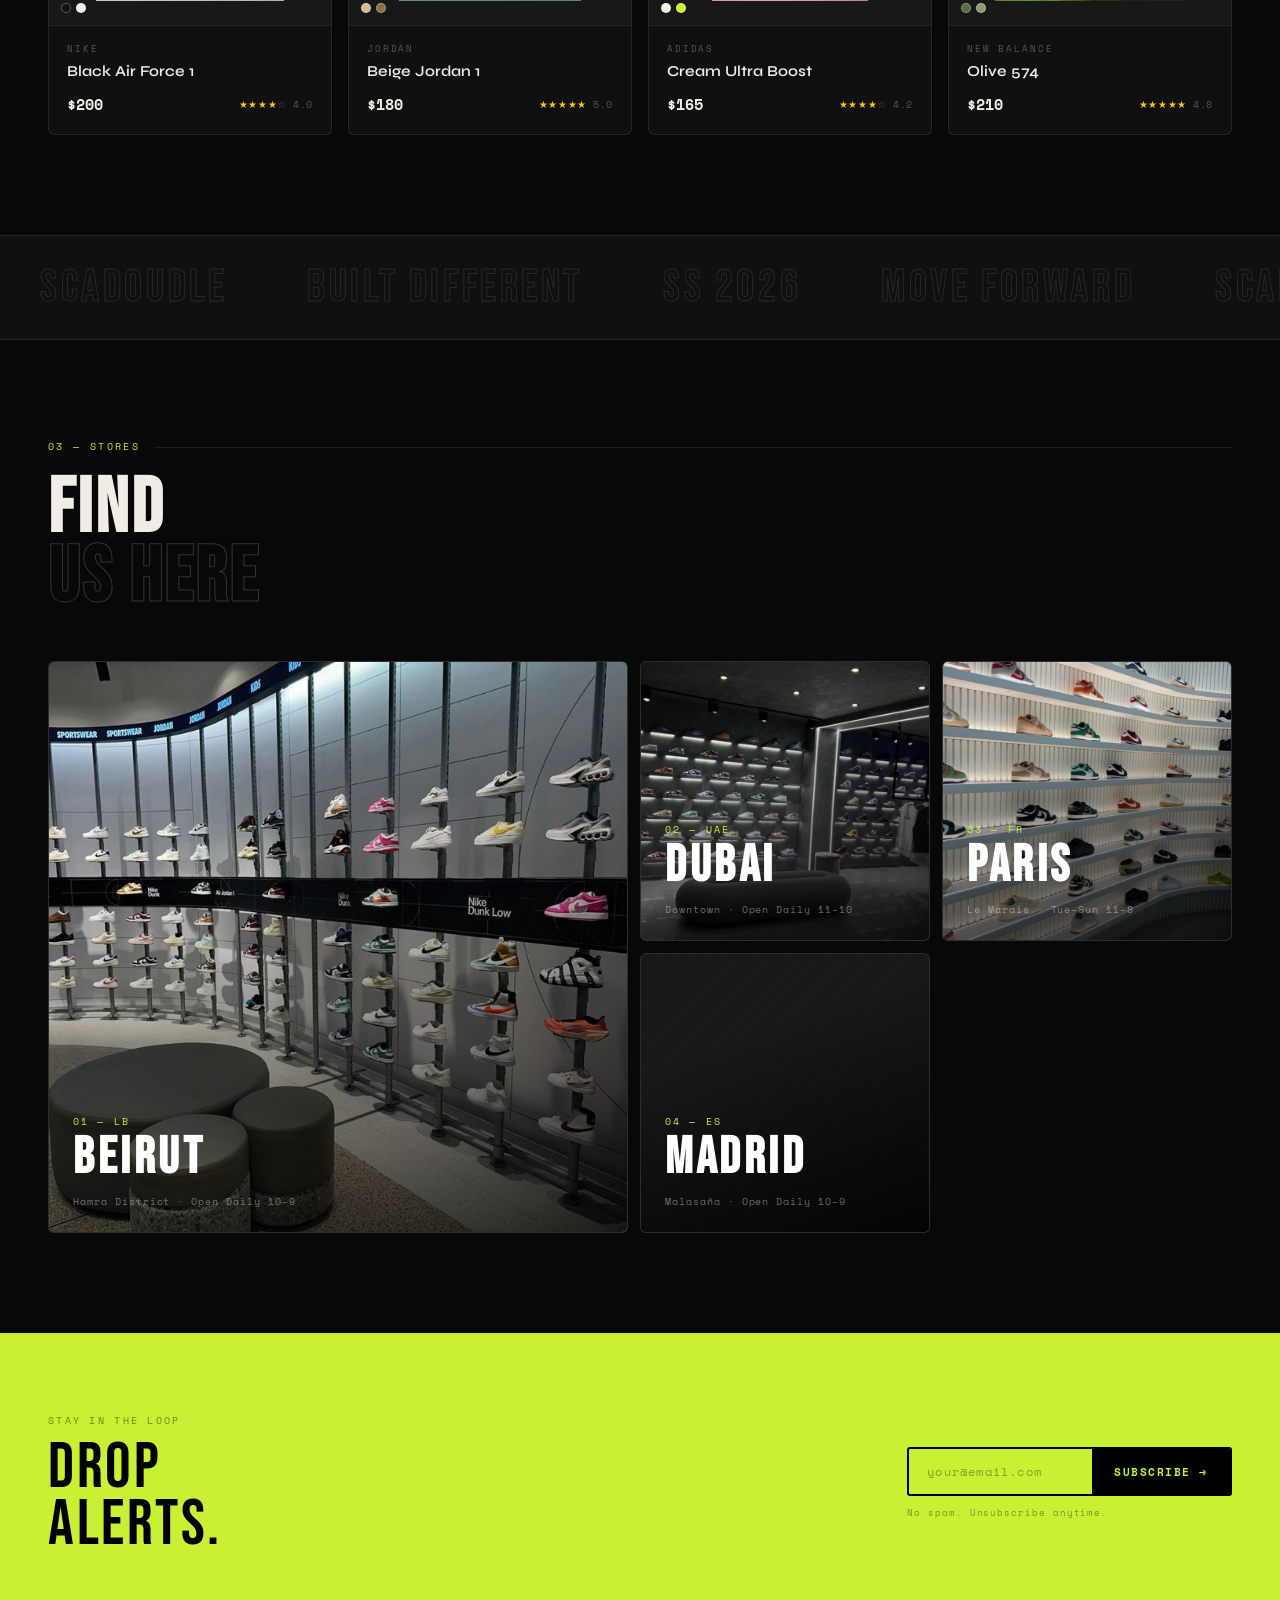
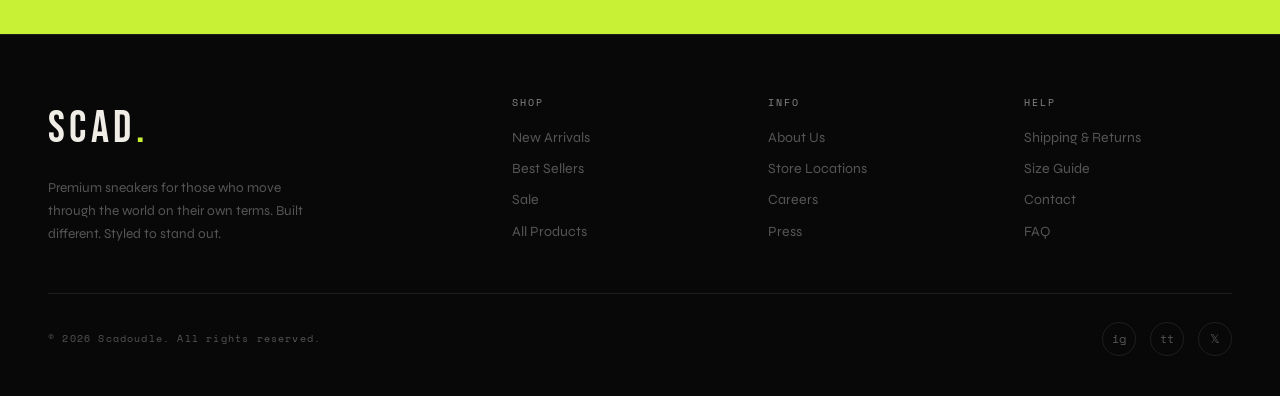
==== commit 1f844420: "add pages and js files" ====
--- a/index.html
+++ b/index.html
@@ -1,6 +1,4 @@
-
-
-  <!DOCTYPE html>
+<!DOCTYPE html>
 <html lang="en">
 <head>
   <meta charset="UTF-8"/>
@@ -18,12 +16,12 @@
 
 <!-- NAV -->
 <nav class="nav" aria-label="Main navigation">
-  <a  class="nav__logo"><img src="images/logo.png" alt="Scadoudle"></a>
+  <a href="index.html" class="nav__logo"><img src="images/logo.png" alt="Scadoudle"></a>
   <p class="nav__center" aria-hidden="true">SS '26 Collection — Now Live</p>
   <div class="nav__right">
-    <a class="nav__link" href="#">Shop</a>
-    <a class="nav__link" href="#">About</a>
-    <a class="nav__cta" href="#">Shop Now ↗</a>
+    <a class="nav__link" href="shop.html">Shop</a>
+    <a class="nav__link" href="about.html">About</a>
+    <a class="nav__cta" href="shop.html">Shop Now ↗</a>
   </div>
 </nav>
 
@@ -37,8 +35,8 @@
       </h1>
       <p class="hero__sub">Premium kicks for those who never stand still. From the street to the stage — Scadoudle is the only pair you need.</p>
       <div class="hero__actions">
-        <a class="btn-primary" href="#">Shop Collection →</a>
-        <a class="btn-ghost" href="#">Watch Film</a>
+        <a class="btn-primary" href="#featured">Shop Collection →</a>
+        <a class="btn-ghost" href="film.html">Watch Film</a>
       </div>
       <div class="hero__stats">
         <div><div class="stat__num">5<span>K+</span></div><div class="stat__label">Pairs Sold</div></div>
@@ -79,15 +77,15 @@
 </div>
 
 <!-- FEATURED -->
-<section class="section" aria-labelledby="featured-title">
+<section class="section" id="featured" aria-labelledby="featured-title">
   <p class="section-label">02 — Featured</p>
   <h2 class="section-title" id="featured-title">THE DROP<br><span class="ghost">COLLECTION</span></h2>
   <div class="filter-bar" role="group" aria-label="Filter by brand">
-    <button class="filter-btn active" data-filter="all">All</button>
-    <button class="filter-btn" data-filter="nike">Nike</button>
-    <button class="filter-btn" data-filter="jordan">Jordan</button>
-    <button class="filter-btn" data-filter="adidas">Adidas</button>
-    <button class="filter-btn" data-filter="nb">New Balance</button>
+    <button type="button" class="filter-btn active" data-filter="all">All</button>
+    <button type="button" class="filter-btn" data-filter="nike">Nike</button>
+    <button type="button" class="filter-btn" data-filter="jordan">Jordan</button>
+    <button type="button" class="filter-btn" data-filter="adidas">Adidas</button>
+    <button type="button" class="filter-btn" data-filter="nb">New Balance</button>
   </div>
   <div class="products-grid" id="products-grid">
 
@@ -194,7 +192,7 @@
   <p class="section-label">03 — Stores</p>
   <h2 class="section-title" id="stores-title">FIND<br><span class="ghost">US HERE</span></h2>
   <div class="loc-grid">
-    <a class="loc-card" href="#" aria-label="Beirut store">
+    <a class="loc-card" href="stores.html#beirut" aria-label="Beirut store">
       <img class="loc-card__img" src="images/beirut-loc.jpg" alt="" onerror="this.style.opacity='0'">
       <div class="loc-card__grad"></div>
       <div class="loc-card__body">
@@ -204,7 +202,7 @@
       </div>
       <span class="loc-card__arrow" aria-hidden="true">↗</span>
     </a>
-    <a class="loc-card" href="#" aria-label="Dubai store">
+    <a class="loc-card" href="stores.html#dubai" aria-label="Dubai store">
       <img class="loc-card__img" src="images/dubai-loc.jpg" alt="" onerror="this.style.opacity='0'">
       <div class="loc-card__grad"></div>
       <div class="loc-card__body">
@@ -214,7 +212,7 @@
       </div>
       <span class="loc-card__arrow" aria-hidden="true">↗</span>
     </a>
-    <a class="loc-card" href="#" aria-label="Paris store">
+    <a class="loc-card" href="stores.html#paris" aria-label="Paris store">
       <img class="loc-card__img" src="images/paris-loc.jpg" alt="" onerror="this.style.opacity='0'">
       <div class="loc-card__grad"></div>
       <div class="loc-card__body">
@@ -224,7 +222,7 @@
       </div>
       <span class="loc-card__arrow" aria-hidden="true">↗</span>
     </a>
-    <a class="loc-card" href="#" aria-label="Madrid store">
+    <a class="loc-card" href="stores.html#madrid" aria-label="Madrid store">
       <img class="loc-card__img" src="images/madrid-loc.jpg" alt="" onerror="this.style.opacity='0'">
       <div class="loc-card__grad"></div>
       <div class="loc-card__body">
@@ -248,7 +246,7 @@
       <input class="newsletter__input" type="email" placeholder="your@email.com" aria-label="Email address">
       <button class="newsletter__submit" type="button">Subscribe →</button>
     </div>
-    <p style="font-family:var(--font-mono);font-size:.58rem;color:rgba(0,0,0,.4);letter-spacing:.1em;margin-top:10px">No spam. Unsubscribe anytime.</p>
+    <p class="newsletter__fine">No spam. Unsubscribe anytime.</p>
   </div>
 </div>
 
@@ -256,96 +254,53 @@
 <footer>
   <div class="footer__top">
     <div>
-      <div class="footer__brand">SCAD<span>.</span></div>
+      <a href="index.html" class="footer__brand">SCAD<span>.</span></a>
       <p class="footer__desc">Premium sneakers for those who move through the world on their own terms. Built different. Styled to stand out.</p>
     </div>
     <div>
       <p class="footer__col-title">Shop</p>
       <div class="footer__links">
-        <a class="footer__link" href="#">New Arrivals</a>
-        <a class="footer__link" href="#">Best Sellers</a>
-        <a class="footer__link" href="#">Sale</a>
-        <a class="footer__link" href="#">All Products</a>
+        <a class="footer__link" href="new-arrivals.html">New Arrivals</a>
+        <a class="footer__link" href="best-sellers.html">Best Sellers</a>
+        <a class="footer__link" href="sale.html">Sale</a>
+        <a class="footer__link" href="shop.html">All Products</a>
       </div>
     </div>
     <div>
       <p class="footer__col-title">Info</p>
       <div class="footer__links">
-        <a class="footer__link" href="#">About Us</a>
-        <a class="footer__link" href="#">Store Locations</a>
-        <a class="footer__link" href="#">Careers</a>
-        <a class="footer__link" href="#">Press</a>
+        <a class="footer__link" href="about.html">About Us</a>
+        <a class="footer__link" href="stores.html">Store Locations</a>
+        <a class="footer__link" href="careers.html">Careers</a>
+        <a class="footer__link" href="press.html">Press</a>
       </div>
     </div>
     <div>
       <p class="footer__col-title">Help</p>
       <div class="footer__links">
-        <a class="footer__link" href="#">Shipping & Returns</a>
-        <a class="footer__link" href="#">Size Guide</a>
-        <a class="footer__link" href="#">Contact</a>
-        <a class="footer__link" href="#">FAQ</a>
+        <a class="footer__link" href="shipping.html">Shipping & Returns</a>
+        <a class="footer__link" href="size-guide.html">Size Guide</a>
+        <a class="footer__link" href="contact.html">Contact</a>
+        <a class="footer__link" href="faq.html">FAQ</a>
       </div>
     </div>
   </div>
   <div class="footer__bottom">
     <p class="footer__copy">© 2026 Scadoudle. All rights reserved.</p>
     <div class="footer__socials">
-      <a class="footer__social" href="#" aria-label="Instagram">ig</a>
-      <a class="footer__social" href="#" aria-label="TikTok">tt</a>
-      <a class="footer__social" href="#" aria-label="X">𝕏</a>
+      <a class="footer__social" href="https://www.instagram.com/" target="_blank" rel="noopener noreferrer" aria-label="Instagram">ig</a>
+      <a class="footer__social" href="https://www.tiktok.com/" target="_blank" rel="noopener noreferrer" aria-label="TikTok">tt</a>
+      <a class="footer__social" href="https://x.com/" target="_blank" rel="noopener noreferrer" aria-label="X">𝕏</a>
     </div>
   </div>
 </footer>
 
-<script>
-/* Custom cursor */
-const cur = document.getElementById('cursor');
-const ring = document.getElementById('cursor-ring');
-let mx=0, my=0, rx=0, ry=0;
-document.addEventListener('mousemove', e => { mx=e.clientX; my=e.clientY });
-(function tick() {
-  rx += (mx-rx)*.13; ry += (my-ry)*.13;
-  cur.style.cssText  += `;left:${mx}px;top:${my}px`;
-  ring.style.cssText += `;left:${rx}px;top:${ry}px`;
-  requestAnimationFrame(tick);
-})();
-document.querySelectorAll('a,button').forEach(el => {
-  el.addEventListener('mouseenter', ()=> cur.classList.add('big'));
-  el.addEventListener('mouseleave', ()=> cur.classList.remove('big'));
-});
-
-/* Filter tabs */
-document.querySelectorAll('.filter-btn').forEach(btn => {
-  btn.addEventListener('click', () => {
-    document.querySelectorAll('.filter-btn').forEach(b => b.classList.remove('active'));
-    btn.classList.add('active');
-    const f = btn.dataset.filter;
-    document.querySelectorAll('.p-card').forEach(card => {
-      card.style.display = (f==='all' || card.dataset.brand===f) ? '' : 'none';
-    });
-  });
-});
-
-/* Scroll reveal */
-const io = new IntersectionObserver(entries => {
-  entries.forEach((e,i) => {
-    if (e.isIntersecting) {
-      setTimeout(() => e.target.classList.add('visible'), i * 90);
-      io.unobserve(e.target);
-    }
-  });
-}, { threshold: 0.08 });
-document.querySelectorAll('.p-card').forEach(c => io.observe(c));
-
-/* Wishlist toggle */
-document.querySelectorAll('.p-card__wish').forEach(btn => {
-  btn.addEventListener('click', e => {
-    e.preventDefault();
-    const on = btn.textContent === '♥';
-    btn.textContent = on ? '♡' : '♥';
-    btn.style.color = on ? '' : '#ff3628';
-  });
-});
-</script>
+<script src="js/cursor.js" defer></script>
+<script src="js/toast.js" defer></script>
+<script src="js/featured.js" defer></script>
+<script src="js/quick-add.js" defer></script>
+<script src="js/newsletter.js" defer></script>
+<script src="js/contact.js" defer></script>
+<script src="js/main.js" defer></script>
 </body>
 </html>
--- a/index.css
+++ b/index.css
@@ -450,6 +450,13 @@
   padding: 14px 22px; cursor: none; transition: background .2s;
 }
 .newsletter__submit:hover { background: #1c1c1c }
+.newsletter__fine {
+  font-family: var(--font-mono);
+  font-size: 0.58rem;
+  color: rgba(0, 0, 0, 0.4);
+  letter-spacing: 0.1em;
+  margin-top: 10px;
+}
 
 /* ═══════════════════════════════════════════
    FOOTER
@@ -462,7 +469,9 @@
 }
 .footer__brand {
   font-family: var(--font-display); font-size: 2.8rem; letter-spacing: .1em; margin-bottom: 14px;
-}
+  display: inline-block;
+}
+a.footer__brand { color: inherit }
 .footer__brand span { color: var(--lime) }
 .footer__desc { font-size: .85rem; color: var(--ink3); line-height: 1.7; max-width: 260px }
 .footer__col-title {
@@ -514,4 +523,214 @@
   body { cursor: auto }
   #cursor, #cursor-ring { display: none }
 }
-:focus-visible { outline: 2px solid var(--lime); outline-offset: 3px }+:focus-visible { outline: 2px solid var(--lime); outline-offset: 3px }
+
+/* ═══════════════════════════════════════════
+   INNER PAGES / TOAST / FORMS
+═══════════════════════════════════════════ */
+.page {
+  padding-top: var(--nav-h);
+  min-height: 100svh;
+}
+.page__head {
+  max-width: var(--maxw);
+  margin: 0 auto;
+  padding: 72px 48px 40px;
+}
+.page__label {
+  font-family: var(--font-mono);
+  font-size: 0.62rem;
+  letter-spacing: 0.24em;
+  text-transform: uppercase;
+  color: var(--lime);
+  margin-bottom: 16px;
+}
+.page__title {
+  font-family: var(--font-display);
+  font-size: clamp(2.8rem, 6vw, 5rem);
+  letter-spacing: 0.04em;
+  line-height: 0.95;
+  margin-bottom: 20px;
+}
+.page__title .ghost {
+  -webkit-text-stroke: 1px rgba(255, 255, 255, 0.18);
+  color: transparent;
+}
+.page__lead {
+  font-size: 1rem;
+  color: var(--ink2);
+  max-width: 540px;
+  line-height: 1.7;
+}
+.page__body {
+  max-width: var(--maxw);
+  margin: 0 auto;
+  padding: 0 48px 100px;
+}
+.page__prose {
+  max-width: 640px;
+  color: var(--ink2);
+  font-size: 0.95rem;
+  line-height: 1.8;
+}
+.page__prose p + p {
+  margin-top: 1.25em;
+}
+.page__prose h2 {
+  font-family: var(--font-display);
+  font-size: 1.8rem;
+  letter-spacing: 0.06em;
+  color: var(--ink);
+  margin: 2em 0 0.6em;
+}
+.page__prose h2:first-child {
+  margin-top: 0;
+}
+.page__prose ul {
+  margin: 1em 0 1em 1.2em;
+}
+.page__prose li + li {
+  margin-top: 0.5em;
+}
+
+.toast {
+  position: fixed;
+  bottom: 28px;
+  left: 50%;
+  transform: translateX(-50%) translateY(120%);
+  z-index: 10000;
+  background: var(--lime);
+  color: #000;
+  font-family: var(--font-mono);
+  font-size: 0.68rem;
+  letter-spacing: 0.12em;
+  text-transform: uppercase;
+  padding: 14px 26px;
+  border-radius: var(--r);
+  max-width: min(90vw, 420px);
+  text-align: center;
+  opacity: 0;
+  transition: opacity 0.35s var(--ease), transform 0.4s var(--ease);
+  pointer-events: none;
+  box-shadow: 0 16px 48px rgba(0, 0, 0, 0.45);
+}
+.toast.toast--visible {
+  opacity: 1;
+  transform: translateX(-50%) translateY(0);
+}
+
+.film-wrap {
+  max-width: 960px;
+  margin: 0 auto 80px;
+  padding: 0 48px;
+}
+.film-ratio {
+  position: relative;
+  border-radius: 8px;
+  overflow: hidden;
+  border: 1px solid var(--border);
+  background: var(--bg2);
+  aspect-ratio: 16 / 9;
+}
+.film-ratio iframe {
+  position: absolute;
+  inset: 0;
+  width: 100%;
+  height: 100%;
+  border: 0;
+}
+.film-note {
+  font-family: var(--font-mono);
+  font-size: 0.62rem;
+  letter-spacing: 0.14em;
+  color: var(--ink3);
+  margin-top: 16px;
+  text-align: center;
+  text-transform: uppercase;
+}
+
+.form {
+  max-width: 520px;
+}
+.form__row {
+  margin-bottom: 22px;
+}
+.form__row label {
+  display: block;
+  font-family: var(--font-mono);
+  font-size: 0.62rem;
+  letter-spacing: 0.16em;
+  text-transform: uppercase;
+  color: var(--ink3);
+  margin-bottom: 8px;
+}
+.form__row input,
+.form__row textarea {
+  width: 100%;
+  padding: 14px 16px;
+  background: var(--bg2);
+  border: 1px solid var(--border);
+  border-radius: var(--r);
+  color: var(--ink);
+  font-family: var(--font-ui);
+  font-size: 0.9rem;
+  transition: border-color 0.2s;
+}
+.form__row input:focus,
+.form__row textarea:focus {
+  outline: none;
+  border-color: var(--lime);
+}
+.form__row textarea {
+  min-height: 150px;
+  resize: vertical;
+}
+
+.stores-stack {
+  display: flex;
+  flex-direction: column;
+  gap: 48px;
+  max-width: 720px;
+}
+.store-block {
+  scroll-margin-top: calc(var(--nav-h) + 24px);
+  padding: 32px;
+  background: var(--bg2);
+  border: 1px solid var(--border);
+  border-radius: 8px;
+}
+.store-block__code {
+  font-family: var(--font-mono);
+  font-size: 0.62rem;
+  letter-spacing: 0.2em;
+  color: var(--lime);
+  margin-bottom: 8px;
+}
+.store-block__city {
+  font-family: var(--font-display);
+  font-size: 2rem;
+  letter-spacing: 0.06em;
+  margin-bottom: 12px;
+}
+.store-block__meta {
+  color: var(--ink2);
+  font-size: 0.9rem;
+  line-height: 1.65;
+}
+
+.page__actions {
+  margin-top: 28px;
+  display: flex;
+  flex-wrap: wrap;
+  gap: 14px;
+  align-items: center;
+}
+
+@media (max-width: 600px) {
+  .page__head,
+  .page__body,
+  .film-wrap {
+    padding-left: 24px;
+    padding-right: 24px;
+  }
+}
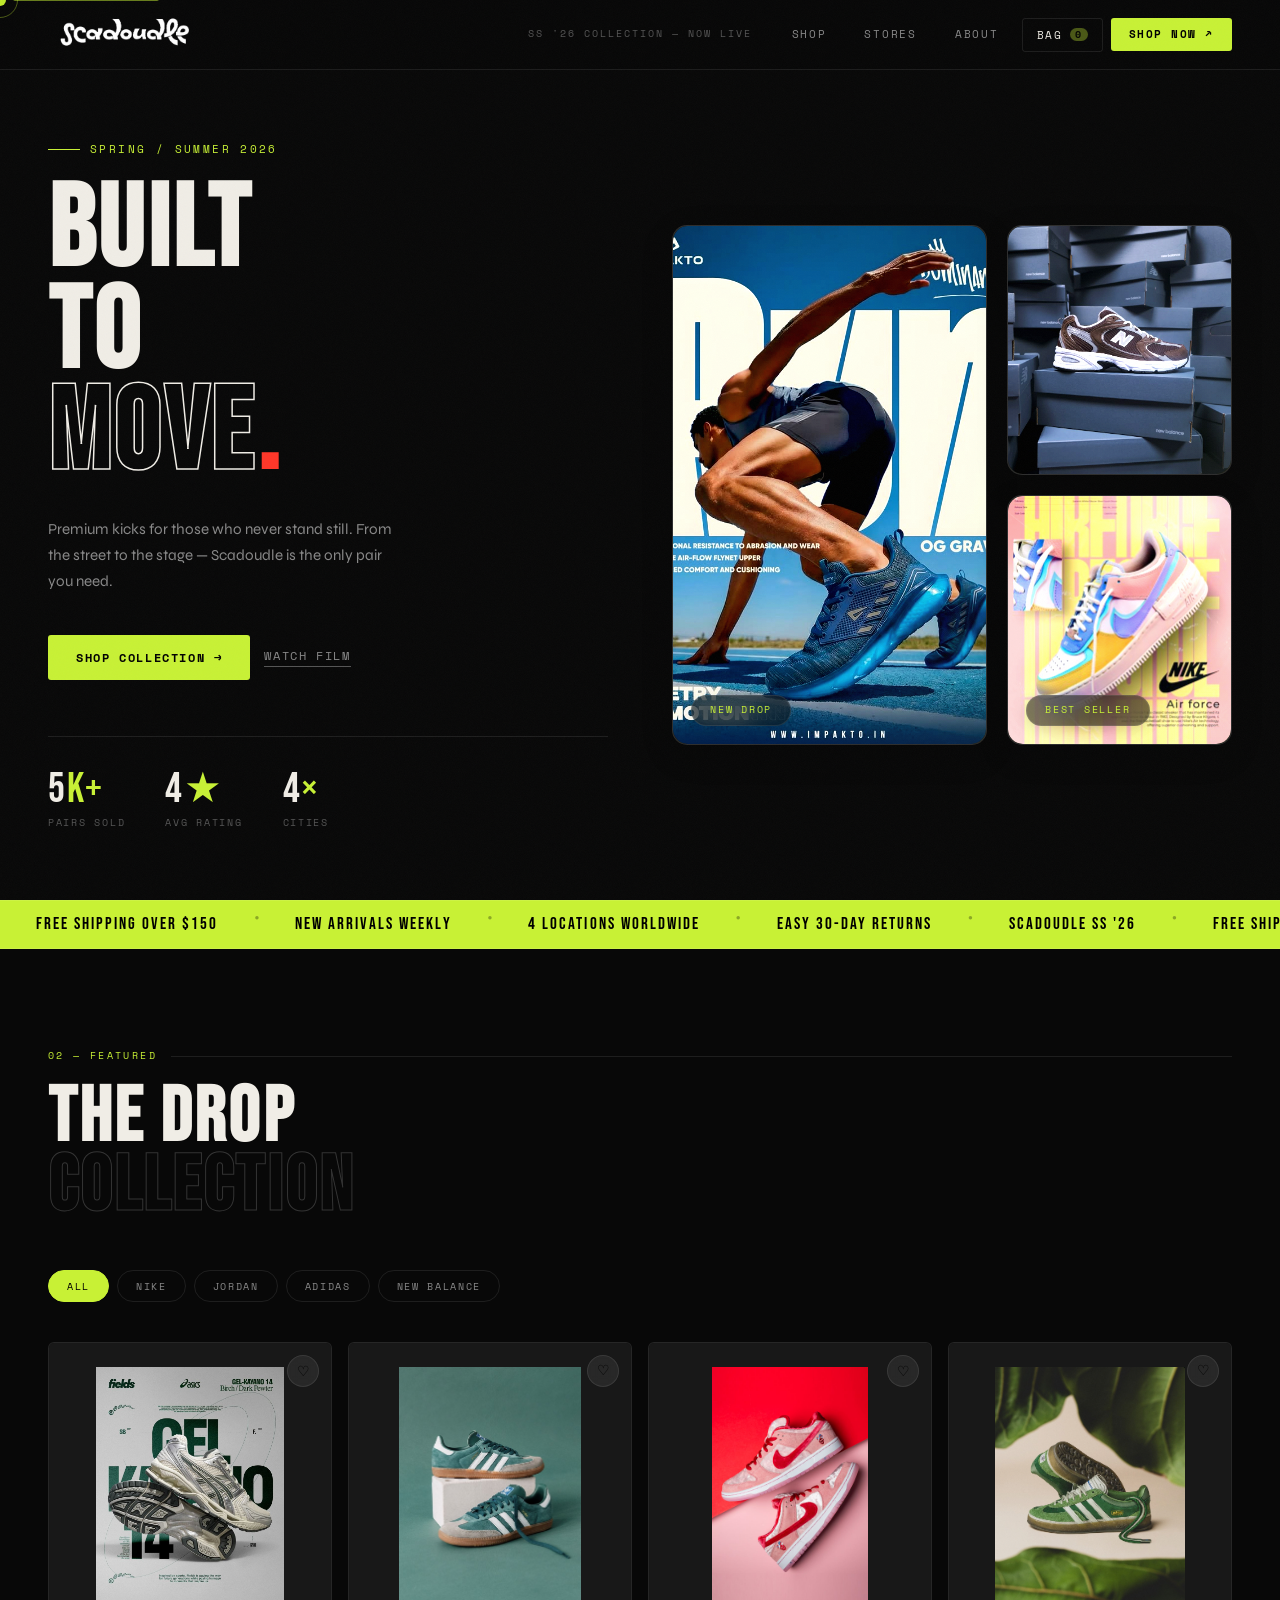
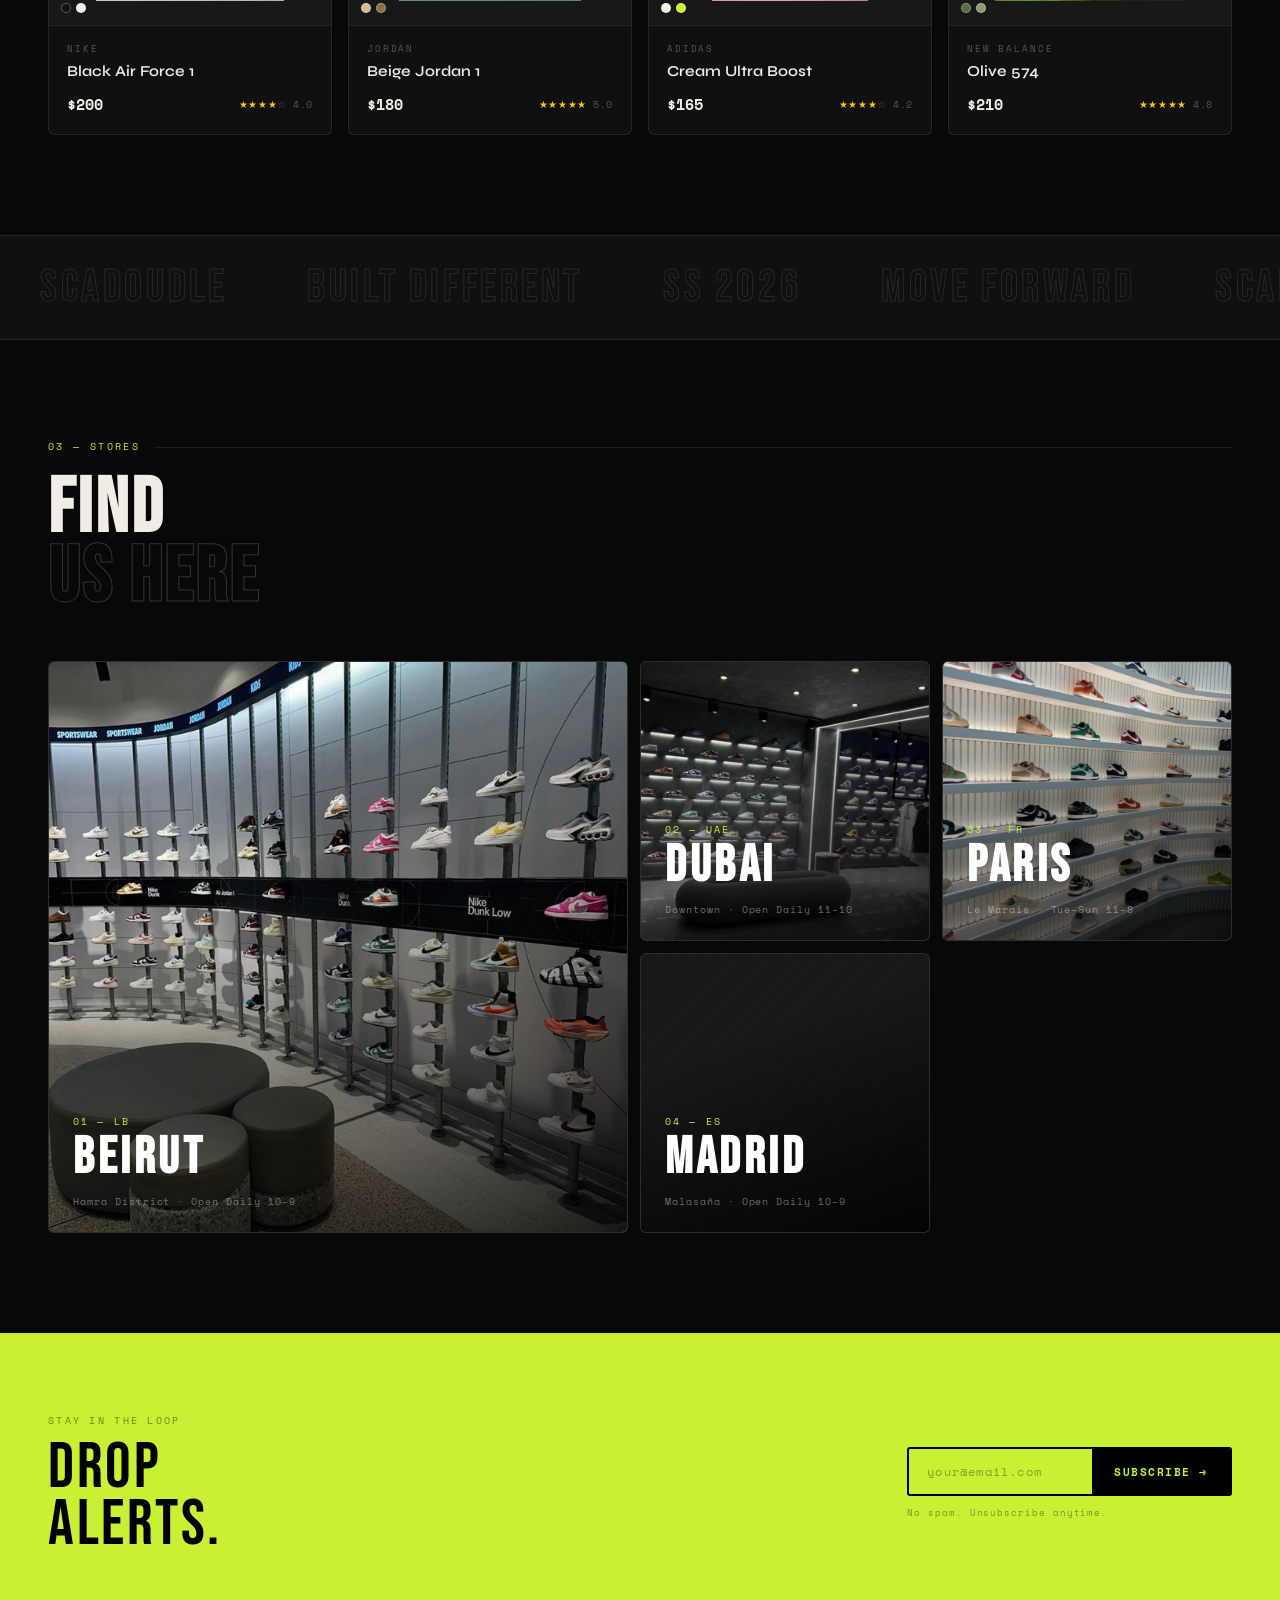
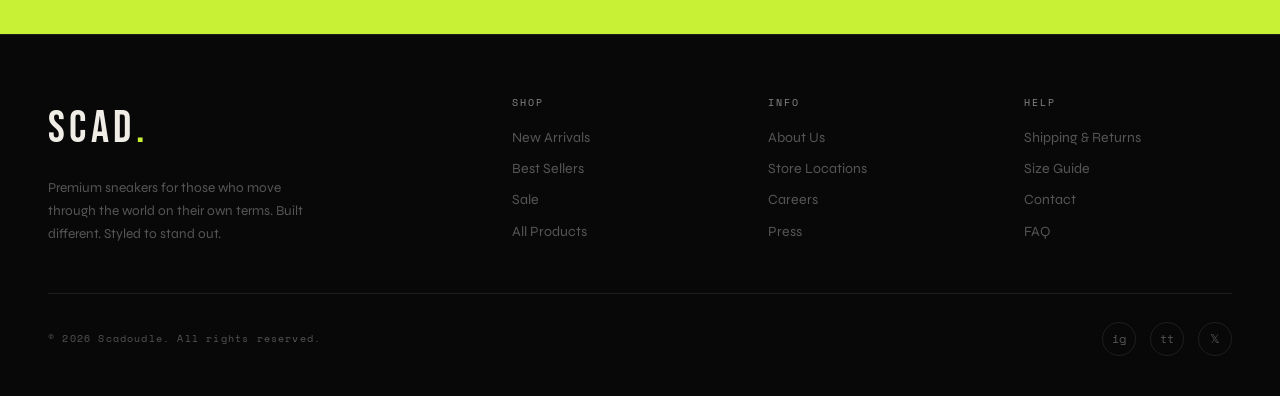
==== commit c1fd51cc: "commit" ====
--- a/index.html
+++ b/index.html
@@ -4,6 +4,12 @@
   <meta charset="UTF-8"/>
   <meta name="viewport" content="width=device-width, initial-scale=1"/>
   <title>SCADOUDLE — Built to Move</title>
+  <meta name="description" content="Scadoudle SS '26 — premium sneakers built to move. Shop the drop, watch the film, find our stores."/>
+  <meta property="og:title" content="SCADOUDLE — Built to Move"/>
+  <meta property="og:description" content="Premium kicks for those who never stand still. Shop SS '26."/>
+  <meta property="og:type" content="website"/>
+  <meta name="twitter:card" content="summary_large_image"/>
+  <link rel="icon" href="favicon.svg" type="image/svg+xml"/>
   <link rel="preconnect" href="https://fonts.googleapis.com">
   <link rel="preconnect" href="https://fonts.gstatic.com" crossorigin>
   <link href="https://fonts.googleapis.com/css2?family=Bebas+Neue&family=Syne:wght@400;500;600;700;800&family=Space+Mono:ital,wght@0,400;0,700;1,400&display=swap" rel="stylesheet">
@@ -11,6 +17,7 @@
 </head>
 <body>
 
+<a class="skip-link" href="#main">Skip to content</a>
 <div id="cursor"></div>
 <div id="cursor-ring"></div>
 
@@ -25,6 +32,8 @@
   </div>
 </nav>
 
+<main id="main">
+
 <!-- HERO -->
 <header>
   <div class="hero">
@@ -53,7 +62,7 @@
         <img src="images/hero-bg-8.png" alt="" onerror="this.style.opacity='0'">
       </div>
       <div class="mosaic-cell">
-        <img src="images/hero-bg-7.png" alt="" onerror="this.style.opacity='0'">
+        <img src="images/hero-bg-4.png" alt="" onerror="this.style.opacity='0'">
         <span class="mosaic-cell__badge">Best Seller</span>
       </div>
     </div>
@@ -89,11 +98,11 @@
   </div>
   <div class="products-grid" id="products-grid">
 
-    <article class="p-card" data-brand="nike">
+    <article class="p-card" data-brand="nike" data-product-id="nike-af1-black" data-price="200">
       <div class="p-card__top" data-icon="👟">
         <img class="p-card__img" src="images/featured/pair-1.jpg" alt="Black Air Force 1" onerror="this.style.display='none'">
         <div class="p-card__overlay"><span class="p-card__quick">Quick Add +</span></div>
-        <button class="p-card__wish" aria-label="Wishlist">♡</button>
+        <button type="button" class="p-card__wish" aria-label="Wishlist">♡</button>
         <div class="p-card__colors">
           <span class="swatch" style="background:#111"></span>
           <span class="swatch" style="background:#eee"></span>
@@ -109,11 +118,11 @@
       </div>
     </article>
 
-    <article class="p-card" data-brand="jordan">
+    <article class="p-card" data-brand="jordan" data-product-id="jordan-aj1-beige" data-price="180">
       <div class="p-card__top" data-icon="🏀">
-        <img class="p-card__img" src="images/featured/pair-2 .jpg" alt="Beige Jordan 1" onerror="this.style.display='none'">
+        <img class="p-card__img" src="images/featured/pair-2.jpg" alt="Beige Jordan 1" loading="lazy" onerror="this.style.display='none'">
         <div class="p-card__overlay"><span class="p-card__quick">Quick Add +</span></div>
-        <button class="p-card__wish" aria-label="Wishlist">♡</button>
+        <button type="button" class="p-card__wish" aria-label="Wishlist">♡</button>
         <div class="p-card__colors">
           <span class="swatch" style="background:#d4b896"></span>
           <span class="swatch" style="background:#8b6f47"></span>
@@ -129,11 +138,11 @@
       </div>
     </article>
 
-    <article class="p-card" data-brand="adidas">
+    <article class="p-card" data-brand="adidas" data-product-id="adidas-ultra-cream" data-price="165">
       <div class="p-card__top" data-icon="⚡">
         <img class="p-card__img" src="images/featured/pair-3.jpg" alt="Cream Ultra Boost" onerror="this.style.display='none'">
         <div class="p-card__overlay"><span class="p-card__quick">Quick Add +</span></div>
-        <button class="p-card__wish" aria-label="Wishlist">♡</button>
+        <button type="button" class="p-card__wish" aria-label="Wishlist">♡</button>
         <div class="p-card__colors">
           <span class="swatch" style="background:#f5f0e8"></span>
           <span class="swatch" style="background:#c8f135"></span>
@@ -149,11 +158,11 @@
       </div>
     </article>
 
-    <article class="p-card" data-brand="nb">
+    <article class="p-card" data-brand="nb" data-product-id="nb-574-olive" data-price="210">
       <div class="p-card__top" data-icon="🌿">
         <img class="p-card__img" src="images/featured/pair-4.jpg" alt="Olive 574" onerror="this.style.display='none'">
         <div class="p-card__overlay"><span class="p-card__quick">Quick Add +</span></div>
-        <button class="p-card__wish" aria-label="Wishlist">♡</button>
+        <button type="button" class="p-card__wish" aria-label="Wishlist">♡</button>
         <div class="p-card__colors">
           <span class="swatch" style="background:#5a6b47"></span>
           <span class="swatch" style="background:#8a9b72"></span>
@@ -250,6 +259,8 @@
   </div>
 </div>
 
+</main>
+
 <!-- FOOTER -->
 <footer>
   <div class="footer__top">
@@ -298,6 +309,7 @@
 <script src="js/cursor.js" defer></script>
 <script src="js/toast.js" defer></script>
 <script src="js/featured.js" defer></script>
+<script src="js/cart.js" defer></script>
 <script src="js/quick-add.js" defer></script>
 <script src="js/newsletter.js" defer></script>
 <script src="js/contact.js" defer></script>
--- a/index.css
+++ b/index.css
@@ -36,6 +36,28 @@
   overflow-x: hidden;
   cursor: none;
 }
+#main { scroll-margin-top: calc(var(--nav-h) + 12px) }
+.skip-link {
+  user-select: none;
+  position: fixed;
+  top: 0;
+  left: 12px;
+  z-index: 10001;
+  padding: 12px 18px;
+  background: var(--lime);
+  color: #000;
+  font-family: var(--font-mono);
+  font-size: 0.65rem;
+  letter-spacing: 0.14em;
+  text-transform: uppercase;
+  font-weight: 700;
+  border-radius: 0 0 var(--r) var(--r);
+  transform: translateY(-100%);
+  transition: transform 0.25s var(--ease);
+}
+.skip-link:focus {
+  transform: translateY(0);
+}
 a { color: inherit; text-decoration: none }
 img { display: block; max-width: 100% }
 button { cursor: none; font-family: inherit; border: none; background: none }
@@ -110,6 +132,11 @@
   transition: color .2s, border-color .2s;
 }
 .nav__link:hover { color: var(--ink); border-color: var(--border) }
+.nav__link[aria-current="page"] {
+  color: #000;
+  background: var(--lime);
+  border-color: var(--lime);
+}
 .nav__cta {
   font-family: var(--font-mono); font-size: .68rem;
   letter-spacing: .14em; text-transform: uppercase;
@@ -118,6 +145,250 @@
   transition: background .2s, transform .2s var(--ease);
 }
 .nav__cta:hover { background: #d8ff3c; transform: translateY(-1px) }
+
+.nav__bag {
+  font-family: var(--font-mono);
+  font-size: 0.68rem;
+  letter-spacing: 0.14em;
+  text-transform: uppercase;
+  color: var(--ink);
+  padding: 8px 14px;
+  border: 1px solid var(--border);
+  border-radius: var(--r);
+  background: transparent;
+  display: inline-flex;
+  align-items: center;
+  gap: 8px;
+  transition: border-color 0.2s, background 0.2s;
+}
+.nav__bag:hover {
+  border-color: rgba(255, 255, 255, 0.28);
+  background: rgba(255, 255, 255, 0.04);
+}
+.nav__bag-count {
+  min-width: 1.25em;
+  height: 1.35em;
+  padding: 0 5px;
+  border-radius: 99px;
+  background: var(--lime);
+  color: #000;
+  font-weight: 700;
+  font-size: 0.62rem;
+  display: inline-flex;
+  align-items: center;
+  justify-content: center;
+  line-height: 1;
+  transition: opacity 0.2s;
+}
+.nav__bag-count--empty {
+  opacity: 0.35;
+}
+
+body.cart-drawer-on {
+  overflow: hidden;
+}
+
+.cart-drawer {
+  position: fixed;
+  inset: 0;
+  z-index: 400;
+  pointer-events: none;
+  visibility: hidden;
+}
+.cart-drawer--open {
+  pointer-events: auto;
+  visibility: visible;
+}
+.cart-drawer__backdrop {
+  position: absolute;
+  inset: 0;
+  background: rgba(0, 0, 0, 0.55);
+  border: none;
+  padding: 0;
+  cursor: none;
+  opacity: 0;
+  transition: opacity 0.35s var(--ease);
+}
+.cart-drawer--open .cart-drawer__backdrop {
+  opacity: 1;
+}
+.cart-drawer__panel {
+  position: absolute;
+  top: 0;
+  right: 0;
+  width: min(420px, 100vw);
+  height: 100%;
+  background: var(--bg2);
+  border-left: 1px solid var(--border);
+  display: flex;
+  flex-direction: column;
+  transform: translateX(100%);
+  transition: transform 0.4s var(--ease);
+  box-shadow: -16px 0 48px rgba(0, 0, 0, 0.45);
+}
+.cart-drawer--open .cart-drawer__panel {
+  transform: translateX(0);
+}
+.cart-drawer__head {
+  display: flex;
+  align-items: center;
+  justify-content: space-between;
+  padding: 20px 22px;
+  border-bottom: 1px solid var(--border);
+}
+.cart-drawer__title {
+  font-family: var(--font-display);
+  font-size: 1.75rem;
+  letter-spacing: 0.06em;
+}
+.cart-drawer__close {
+  width: 40px;
+  height: 40px;
+  border-radius: 50%;
+  background: transparent;
+  border: 1px solid var(--border);
+  color: var(--ink2);
+  font-size: 1.5rem;
+  line-height: 1;
+  display: flex;
+  align-items: center;
+  justify-content: center;
+  transition: color 0.2s, border-color 0.2s;
+}
+.cart-drawer__close:hover {
+  color: var(--ink);
+  border-color: rgba(255, 255, 255, 0.25);
+}
+.cart-drawer__list {
+  list-style: none;
+  overflow-y: auto;
+  flex: 1;
+  padding: 16px;
+}
+.cart-line {
+  border-bottom: 1px solid var(--border);
+  padding: 14px 0;
+}
+.cart-line--empty {
+  border: none;
+  color: var(--ink3);
+  font-size: 0.9rem;
+  line-height: 1.5;
+  padding: 32px 8px;
+  text-align: center;
+}
+.cart-line__row {
+  display: grid;
+  grid-template-columns: 56px 1fr auto;
+  gap: 12px;
+  align-items: start;
+}
+.cart-line__thumb {
+  width: 56px;
+  height: 56px;
+  border-radius: var(--r);
+  background: var(--bg3);
+  border: 1px solid var(--border);
+  overflow: hidden;
+}
+.cart-line__thumb img {
+  width: 100%;
+  height: 100%;
+  object-fit: contain;
+}
+.cart-line__brand {
+  font-family: var(--font-mono);
+  font-size: 0.55rem;
+  letter-spacing: 0.18em;
+  text-transform: uppercase;
+  color: var(--ink3);
+}
+.cart-line__name {
+  font-size: 0.9rem;
+  font-weight: 600;
+  color: var(--ink);
+  margin: 2px 0 4px;
+}
+.cart-line__price {
+  font-family: var(--font-mono);
+  font-size: 0.8rem;
+  color: var(--lime);
+}
+.cart-line__qty {
+  display: flex;
+  align-items: center;
+  gap: 6px;
+}
+.cart-qty {
+  width: 28px;
+  height: 28px;
+  border: 1px solid var(--border);
+  border-radius: var(--r);
+  color: var(--ink);
+  font-size: 1rem;
+  line-height: 1;
+  display: flex;
+  align-items: center;
+  justify-content: center;
+  transition: border-color 0.2s, background 0.2s;
+}
+.cart-qty:hover {
+  border-color: var(--lime);
+  background: rgba(200, 241, 53, 0.08);
+}
+.cart-qty__val {
+  font-family: var(--font-mono);
+  font-size: 0.72rem;
+  min-width: 1.5rem;
+  text-align: center;
+  color: var(--ink2);
+}
+.cart-line__remove {
+  margin-top: 10px;
+  font-family: var(--font-mono);
+  font-size: 0.58rem;
+  letter-spacing: 0.14em;
+  text-transform: uppercase;
+  color: var(--ink3);
+  padding: 4px 0;
+  text-decoration: underline;
+  text-underline-offset: 3px;
+}
+.cart-line__remove:hover {
+  color: var(--red);
+}
+.cart-drawer__foot {
+  padding: 20px 22px 28px;
+  border-top: 1px solid var(--border);
+  background: var(--bg);
+}
+.cart-drawer__subtotal {
+  font-family: var(--font-mono);
+  font-size: 0.75rem;
+  letter-spacing: 0.1em;
+  text-transform: uppercase;
+  color: var(--ink2);
+  margin-bottom: 8px;
+}
+.cart-drawer__subtotal strong {
+  color: var(--ink);
+  letter-spacing: 0.06em;
+  margin-left: 8px;
+}
+.cart-drawer__note {
+  font-size: 0.72rem;
+  color: var(--ink3);
+  margin-bottom: 16px;
+  line-height: 1.5;
+}
+.cart-drawer__checkout {
+  width: 100%;
+  justify-content: center;
+}
+.cart-drawer__checkout:disabled {
+  opacity: 0.45;
+  pointer-events: none;
+}
 
 /* ═══════════════════════════════════════════
    HERO
@@ -191,35 +462,148 @@
   letter-spacing: .18em; text-transform: uppercase; color: var(--ink3); margin-top: 4px;
 }
 .hero__mosaic {
-  display: grid; grid-template-columns: 1fr 1fr;
-  grid-template-rows: 260px 180px; gap: 10px;
-  opacity: 0; animation: riseIn .9s .15s var(--ease) forwards;
-}
+  display: grid;
+  grid-template-columns: 1.4fr 1fr;
+  grid-template-rows: 1fr 1fr;
+  gap: 20px;
+  height: 520px;
+}
+
+/* Big image */
+.mosaic-cell:nth-child(1) {
+  grid-row: 1 / 3;
+  height: 100%;
+}
+
+/* Small images */
+.mosaic-cell:nth-child(2) {
+  grid-column: 2;
+  grid-row: 1;
+}
+
+.mosaic-cell:nth-child(3) {
+  grid-column: 2;
+  grid-row: 2;
+}
+
+
+/* base styles */
 .mosaic-cell {
-  border-radius: 6px; border: 1px solid var(--border);
-  overflow: hidden; position: relative; background: var(--bg3);
+  border-radius: 15px;
+  border: 1.5px solid var(--border);
+  overflow: hidden;
+  position: relative;
+  background: var(--bg3);
+  box-shadow: 0 10px 34px 0 rgba(0,0,0,0.12),
+              0 1.5px 2.5px 0 rgba(0,0,0,0.09);
+  transition: box-shadow .4s var(--ease), transform .45s var(--ease);
+  will-change: transform, box-shadow;
 }
 .mosaic-cell img {
-  width: 100%; height: 100%; object-fit: cover;
-  transition: transform .6s var(--ease);
-}
-.mosaic-cell:hover img { transform: scale(1.06) }
-.mosaic-cell:nth-child(1) { grid-row: 1 / 3 }
+  width: 100%;
+  height: 100%;
+  object-fit: cover;
+  object-position: center;
+  border-radius: inherit;
+  transition: transform .6s var(--ease), filter .4s var(--ease);
+  filter: 
+    brightness(1.05)
+    contrast(1.13)
+    saturate(1.12)
+    grayscale(0.05)
+    drop-shadow(0 1.5px 16px rgba(200,241,53,0.08));
+  box-shadow: 0px 8px 32px 0px rgba(200,241,53,0.05),
+              0px 4px 32px 0px rgba(0,0,0,0.16);
+}
+
+.mosaic-cell:hover,
+.mosaic-cell:focus-within {
+  box-shadow: 0 20px 60px 0 rgba(200,241,53,0.16),
+              0 8px 32px 0 rgba(0,0,0,.19);
+  transform: translateY(-6px) scale(1.026) rotate(-1.1deg);
+}
+
+.mosaic-cell:hover img,
+.mosaic-cell:focus-within img {
+  transform: scale(1.045) rotate(-1deg);
+  filter: 
+    brightness(1.13)
+    contrast(1.19)
+    saturate(1.2)
+    grayscale(0)
+    drop-shadow(0 2.5px 26px rgba(200,241,53,0.12));
+  box-shadow: 0px 20px 56px 0px rgba(200,241,53,0.16),
+              0px 8px 44px 0px rgba(0,0,0,.18);
+}
+
+/* Stack responsive for smaller screens */
+@media (max-width: 850px) {
+  .hero__mosaic {
+    flex-direction: column;
+    align-items: center;
+    gap: 24px;
+    min-height: unset;
+  }
+  .mosaic-cell:nth-child(1) {
+    min-width: 220px;
+    max-width: 98vw;
+    width: 85vw;
+    height: 270px;
+  }
+  .mosaic-cell:nth-child(1) img {
+    min-height: 170px;
+    max-height: 270px;
+  }
+  .mosaic-cell-stack {
+    flex-direction: row;
+    gap: 16px;
+  }
+  .mosaic-cell:nth-child(2),
+  .mosaic-cell:nth-child(3) {
+    min-width: 100px;
+    max-width: 40vw;
+    height: 120px;
+  }
+  .mosaic-cell:nth-child(2) img,
+  .mosaic-cell:nth-child(3) img {
+    min-height: 70px;
+    max-height: 120px;
+  }
+}
+
+/* if you need the side stacking structure in the markup, add a .mosaic-cell-stack wrapper for the last 2 images */
+
+/* keep badge & before styles */
 .mosaic-cell::before {
-  content: ''; position: absolute; inset: 0;
-  background: repeating-linear-gradient(
-    -55deg, transparent, transparent 12px,
-    rgba(255,255,255,.022) 12px, rgba(255,255,255,.022) 13px
-  );
-  z-index: 1; pointer-events: none;
+  content: '';
+  position: absolute;
+  inset: 0;
+  background: linear-gradient(
+    120deg, transparent 66%, rgba(200,241,53,0.04) 100%);
+  pointer-events: none;
+  z-index: 1;
 }
 .mosaic-cell__badge {
-  position: absolute; bottom: 14px; left: 14px; z-index: 2;
-  background: rgba(0,0,0,.7); backdrop-filter: blur(8px);
-  border: 1px solid var(--border); border-radius: 99px;
-  font-family: var(--font-mono); font-size: .6rem;
-  letter-spacing: .14em; text-transform: uppercase; color: var(--ink);
-  padding: 5px 12px;
+  position: absolute;
+  bottom: 18px; left: 18px; z-index: 2;
+  background: rgba(0,0,0,.51);
+  backdrop-filter: blur(11px);
+  border: 1px solid var(--border);
+  border-radius: 99px;
+  font-family: var(--font-mono);
+  font-size: .62rem;
+  letter-spacing: .18em;
+  text-transform: uppercase;
+  color: var(--lime);
+  padding: 7px 18px;
+  box-shadow: 0 3px 14px rgba(0,0,0,0.11);
+  transition: color .22s, border-color .22s, background .22s;
+}
+.mosaic-cell:hover .mosaic-cell__badge,
+.mosaic-cell:focus-within .mosaic-cell__badge {
+  color: #fff;
+  border-color: var(--lime);
+  background: linear-gradient(90deg, rgba(200,241,53,.29), rgba(0,0,0,0.75) 90%);
 }
 @keyframes riseIn {
   from { opacity: 0; transform: translateY(22px) }
@@ -311,6 +695,7 @@
   position: absolute; inset: 0; z-index: 2;
   background: rgba(0,0,0,.5); display: flex; align-items: center; justify-content: center;
   opacity: 0; transition: opacity .25s;
+  cursor: none;
 }
 .p-card:hover .p-card__overlay { opacity: 1 }
 .p-card__quick {
@@ -522,6 +907,8 @@
   *, *::before, *::after { animation: none !important; transition: none !important }
   body { cursor: auto }
   #cursor, #cursor-ring { display: none }
+  .cart-drawer__panel,
+  .cart-drawer__backdrop { transition: none !important }
 }
 :focus-visible { outline: 2px solid var(--lime); outline-offset: 3px }
 
@@ -648,6 +1035,12 @@
   text-align: center;
   text-transform: uppercase;
 }
+.film-note code {
+  color: var(--ink2);
+  font-family: var(--font-mono);
+  font-size: 0.95em;
+  text-transform: none;
+}
 
 .form {
   max-width: 520px;
@@ -725,6 +1118,14 @@
   gap: 14px;
   align-items: center;
 }
+.page__actions--roomy { margin-top: 2rem }
+.page__actions--spacious { margin-top: 48px }
+.page__body--flush-top { padding-top: 0 }
+.shop-section { padding-top: 0; padding-left: 0; padding-right: 0 }
+.shop-title { font-size: clamp(2rem, 4vw, 3rem); margin-bottom: 32px }
+.link-accent { color: var(--lime); text-decoration: underline; text-underline-offset: 3px }
+.link-accent:hover { color: #d8ff3c }
+.code-muted { color: var(--ink2) }
 
 @media (max-width: 600px) {
   .page__head,
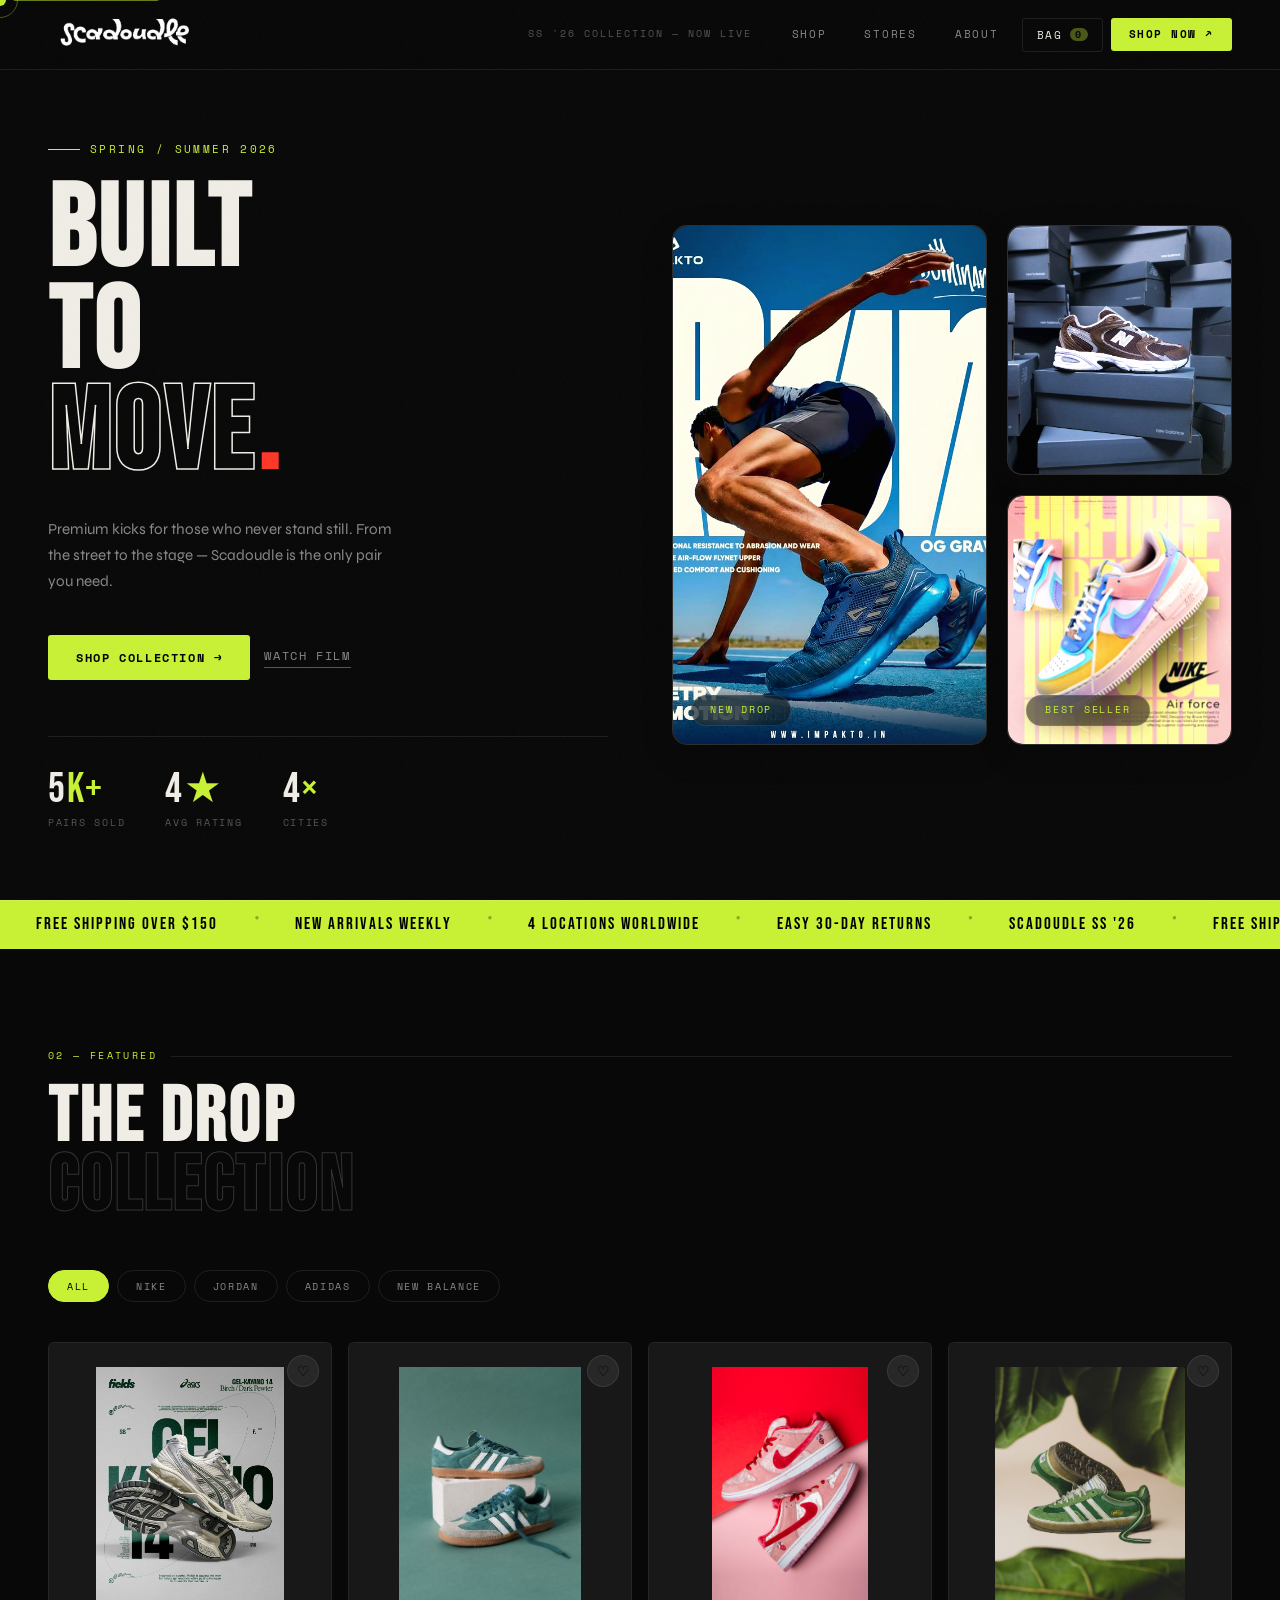
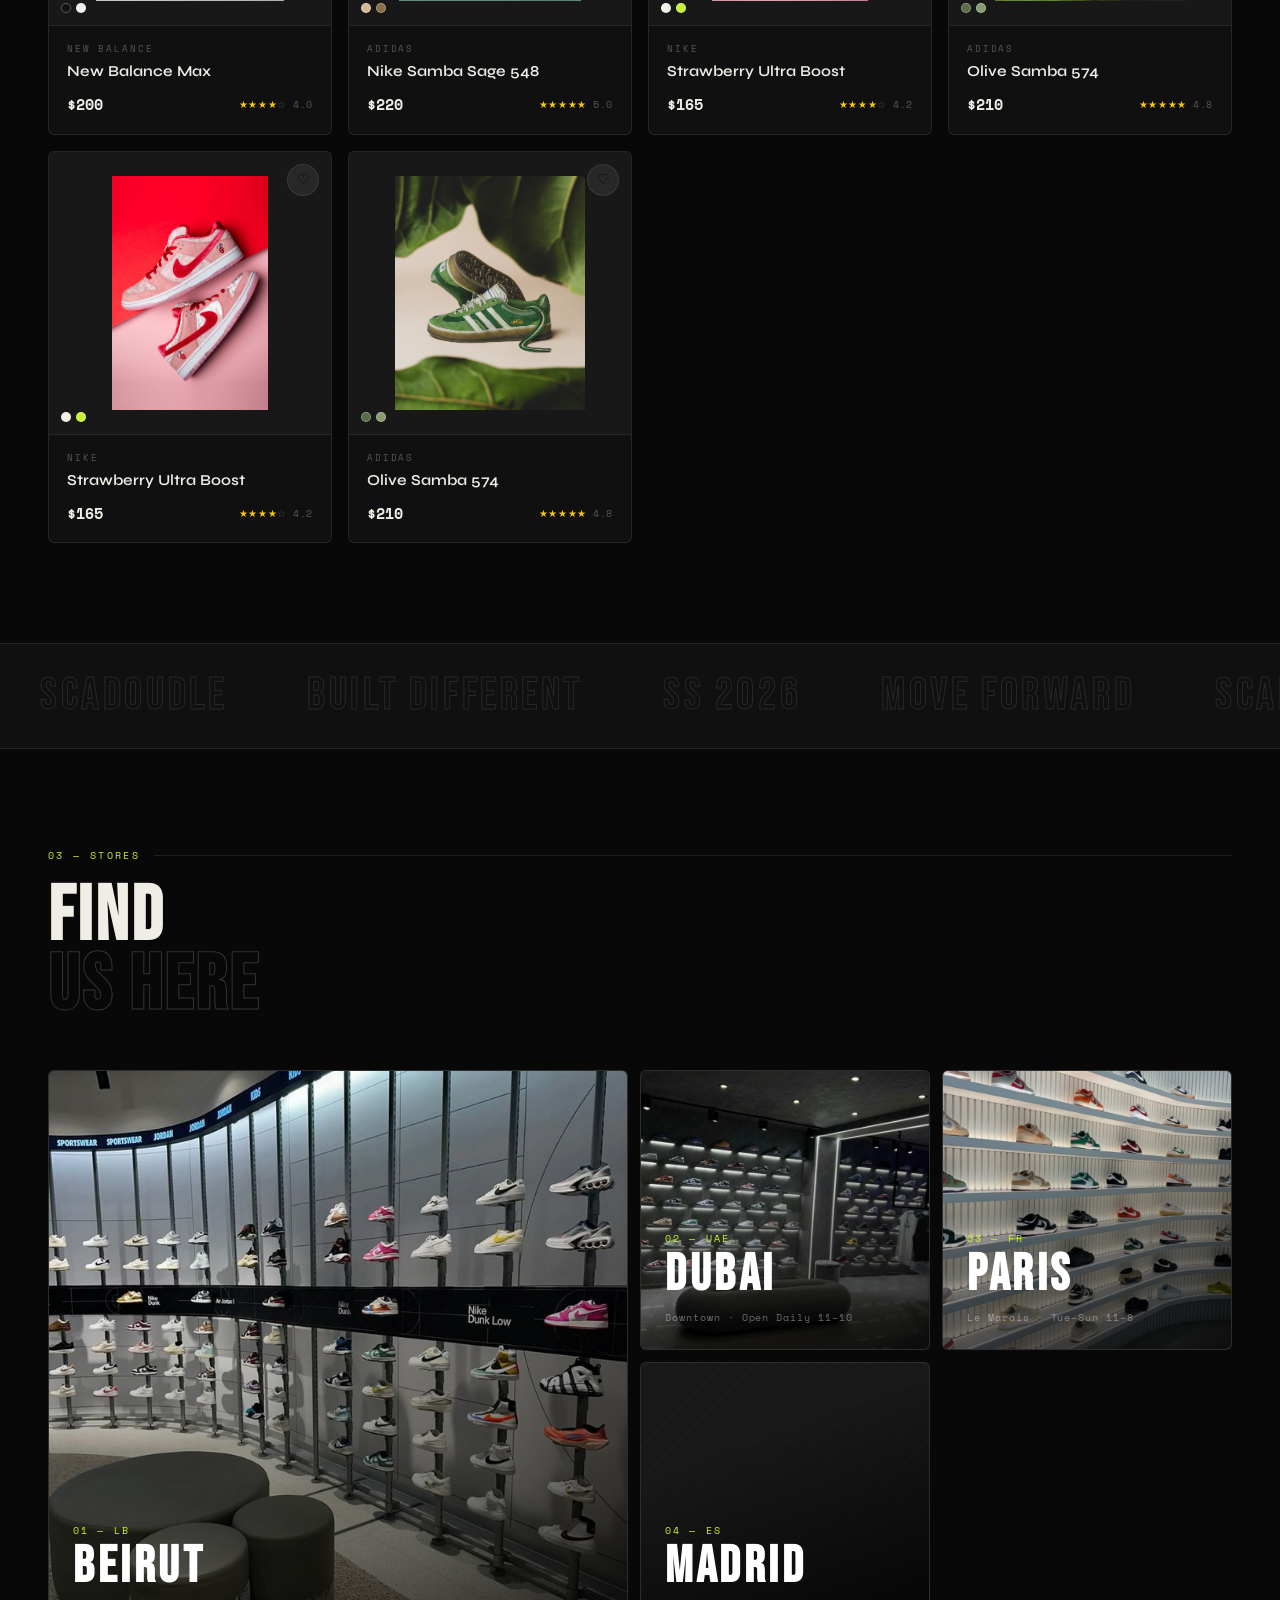
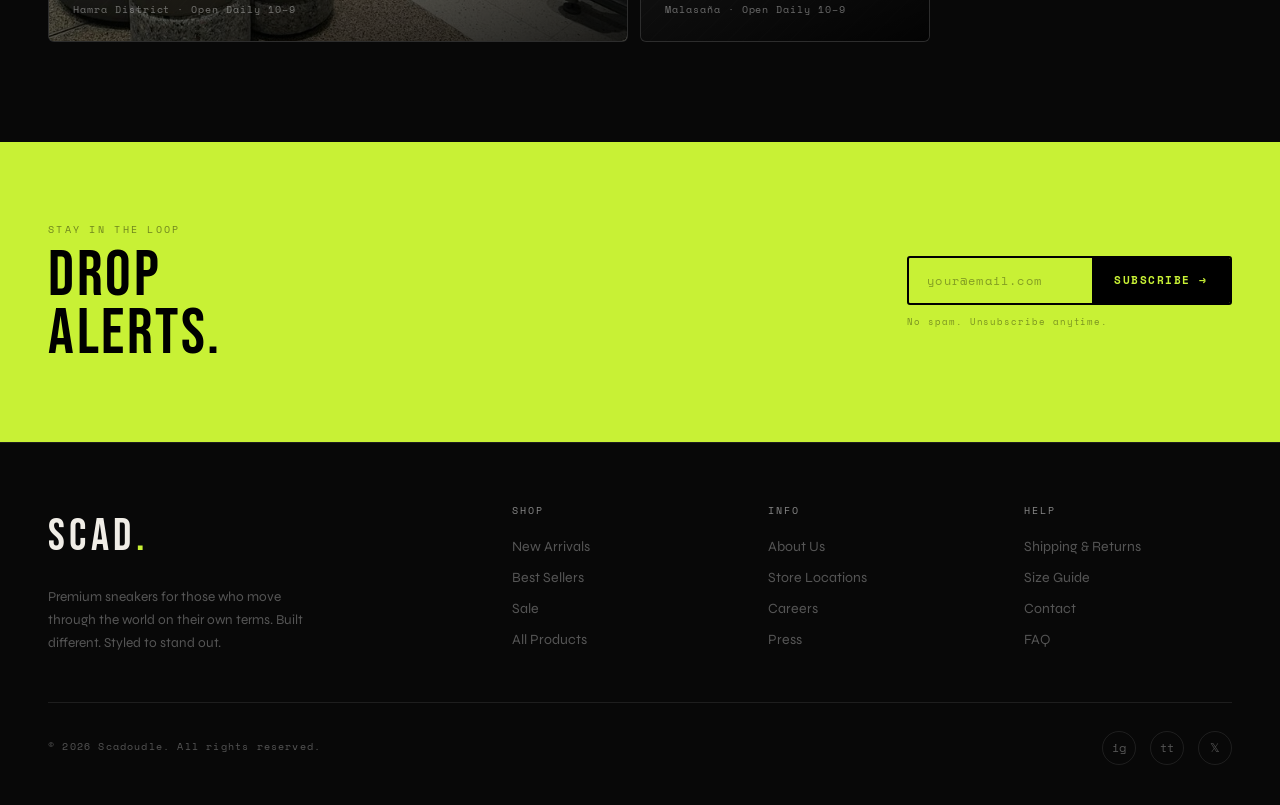
==== commit a388c329: "added new shoes" ====
--- a/index.html
+++ b/index.html
@@ -109,8 +109,8 @@
         </div>
       </div>
       <div class="p-card__body">
-        <p class="p-card__brand">Nike</p>
-        <h3 class="p-card__name">Black Air Force 1</h3>
+        <p class="p-card__brand">New Balance</p>
+        <h3 class="p-card__name">New Balance Max</h3>
         <div class="p-card__foot">
           <span class="p-card__price">$200</span>
           <span class="p-card__rating"><span>★★★★</span>☆ 4.0</span>
@@ -129,10 +129,10 @@
         </div>
       </div>
       <div class="p-card__body">
-        <p class="p-card__brand">Jordan</p>
-        <h3 class="p-card__name">Beige Jordan 1</h3>
-        <div class="p-card__foot">
-          <span class="p-card__price">$180</span>
+        <p class="p-card__brand">Adidas</p>
+        <h3 class="p-card__name">Nike Samba Sage 548</h3>
+        <div class="p-card__foot">
+          <span class="p-card__price">$220</span>
           <span class="p-card__rating"><span>★★★★★</span> 5.0</span>
         </div>
       </div>
@@ -149,8 +149,8 @@
         </div>
       </div>
       <div class="p-card__body">
-        <p class="p-card__brand">Adidas</p>
-        <h3 class="p-card__name">Cream Ultra Boost</h3>
+        <p class="p-card__brand">Nike</p>
+        <h3 class="p-card__name">Strawberry Ultra Boost</h3>
         <div class="p-card__foot">
           <span class="p-card__price">$165</span>
           <span class="p-card__rating"><span>★★★★</span>☆ 4.2</span>
@@ -169,16 +169,57 @@
         </div>
       </div>
       <div class="p-card__body">
-        <p class="p-card__brand">New Balance</p>
-        <h3 class="p-card__name">Olive 574</h3>
+        <p class="p-card__brand">Adidas</p>
+        <h3 class="p-card__name">Olive Samba 574</h3>
         <div class="p-card__foot">
           <span class="p-card__price">$210</span>
           <span class="p-card__rating"><span>★★★★★</span> 4.8</span>
         </div>
       </div>
-    </article>
-
-
+      
+    </article>
+
+
+    <article class="p-card" data-brand="adidas" data-product-id="adidas-ultra-cream" data-price="165">
+      <div class="p-card__top" data-icon="⚡">
+        <img class="p-card__img" src="images/featured/pair-3.jpg" alt="Cream Ultra Boost" onerror="this.style.display='none'">
+        <div class="p-card__overlay"><span class="p-card__quick">Quick Add +</span></div>
+        <button type="button" class="p-card__wish" aria-label="Wishlist">♡</button>
+        <div class="p-card__colors">
+          <span class="swatch" style="background:#f5f0e8"></span>
+          <span class="swatch" style="background:#c8f135"></span>
+        </div>
+      </div>
+      <div class="p-card__body">
+        <p class="p-card__brand">Nike</p>
+        <h3 class="p-card__name">Strawberry Ultra Boost</h3>
+        <div class="p-card__foot">
+          <span class="p-card__price">$165</span>
+          <span class="p-card__rating"><span>★★★★</span>☆ 4.2</span>
+        </div>
+      </div>
+    </article>
+
+    <article class="p-card" data-brand="nb" data-product-id="nb-574-olive" data-price="210">
+      <div class="p-card__top" data-icon="🌿">
+        <img class="p-card__img" src="images/featured/pair-4.jpg" alt="Olive 574" onerror="this.style.display='none'">
+        <div class="p-card__overlay"><span class="p-card__quick">Quick Add +</span></div>
+        <button type="button" class="p-card__wish" aria-label="Wishlist">♡</button>
+        <div class="p-card__colors">
+          <span class="swatch" style="background:#5a6b47"></span>
+          <span class="swatch" style="background:#8a9b72"></span>
+        </div>
+      </div>
+      <div class="p-card__body">
+        <p class="p-card__brand">Adidas</p>
+        <h3 class="p-card__name">Olive Samba 574</h3>
+        <div class="p-card__foot">
+          <span class="p-card__price">$210</span>
+          <span class="p-card__rating"><span>★★★★★</span> 4.8</span>
+        </div>
+      </div>
+      
+    </article>
   </div>
 </section>
 
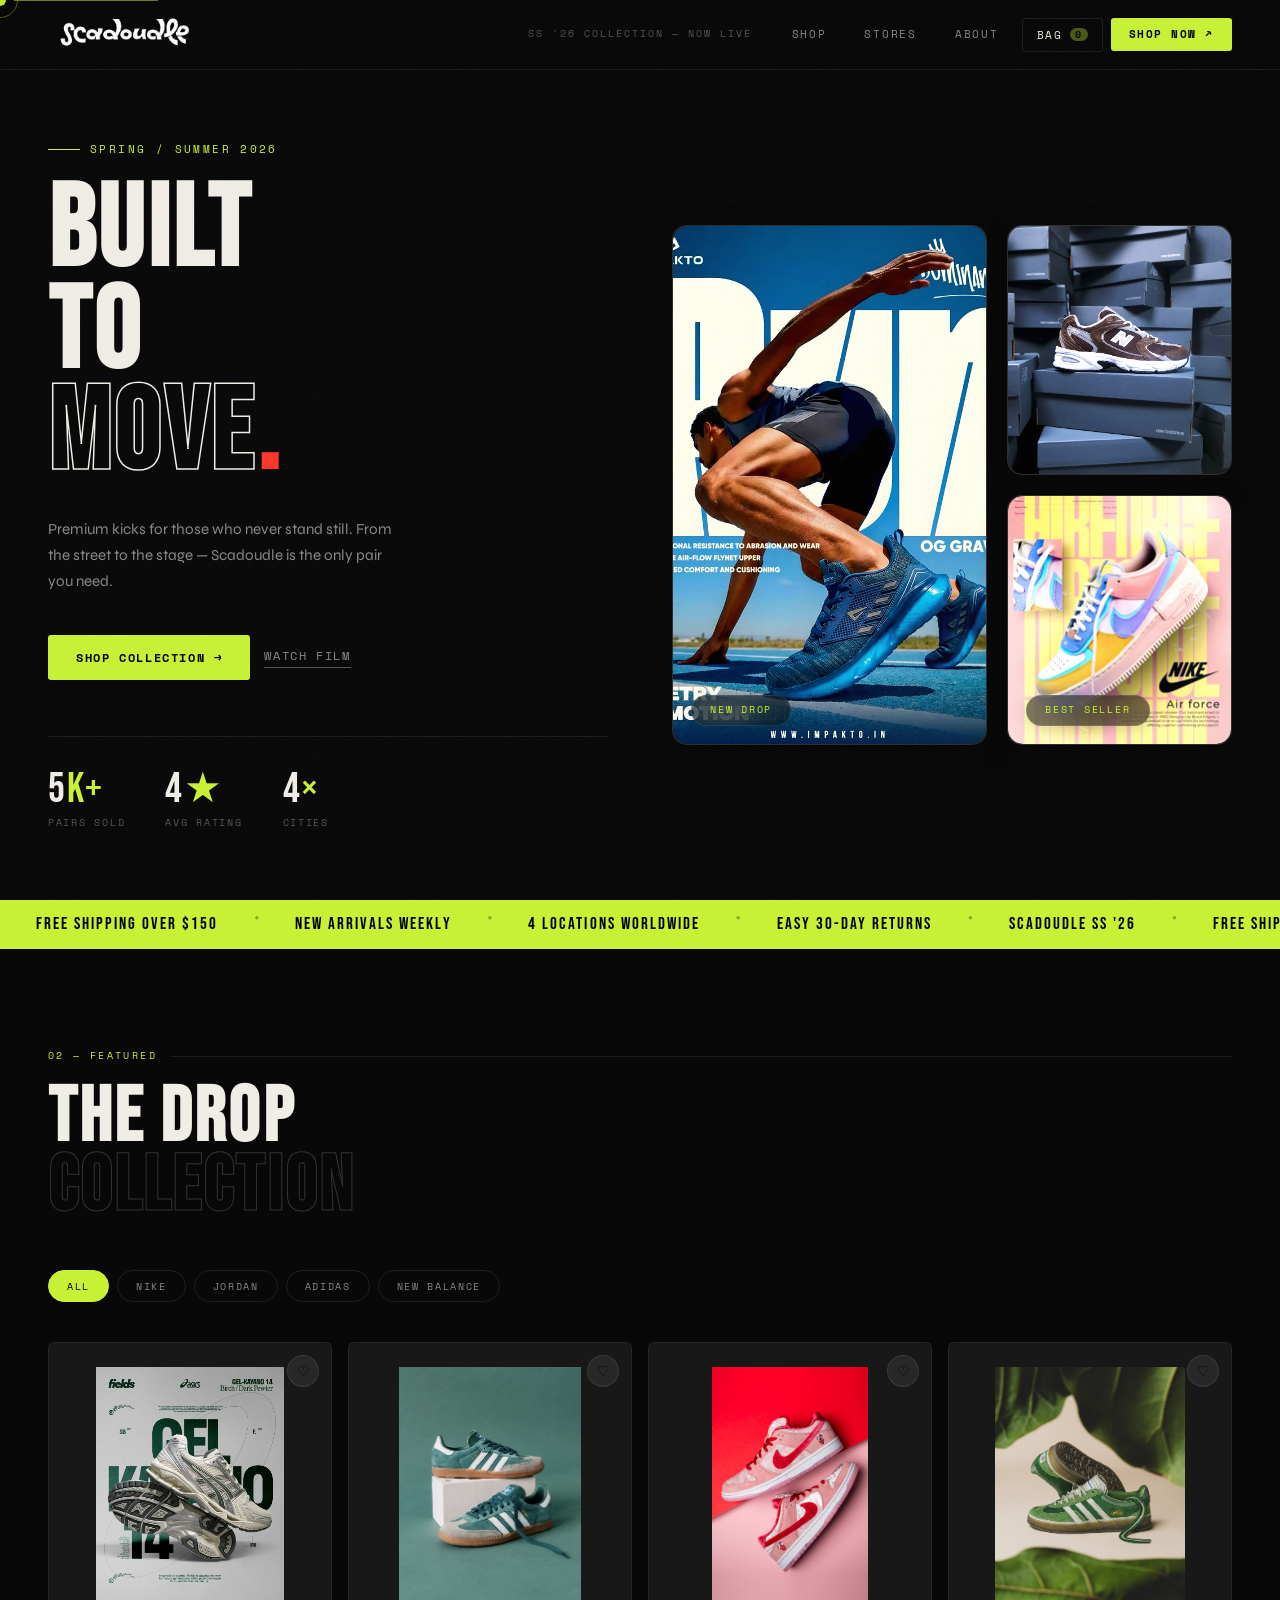
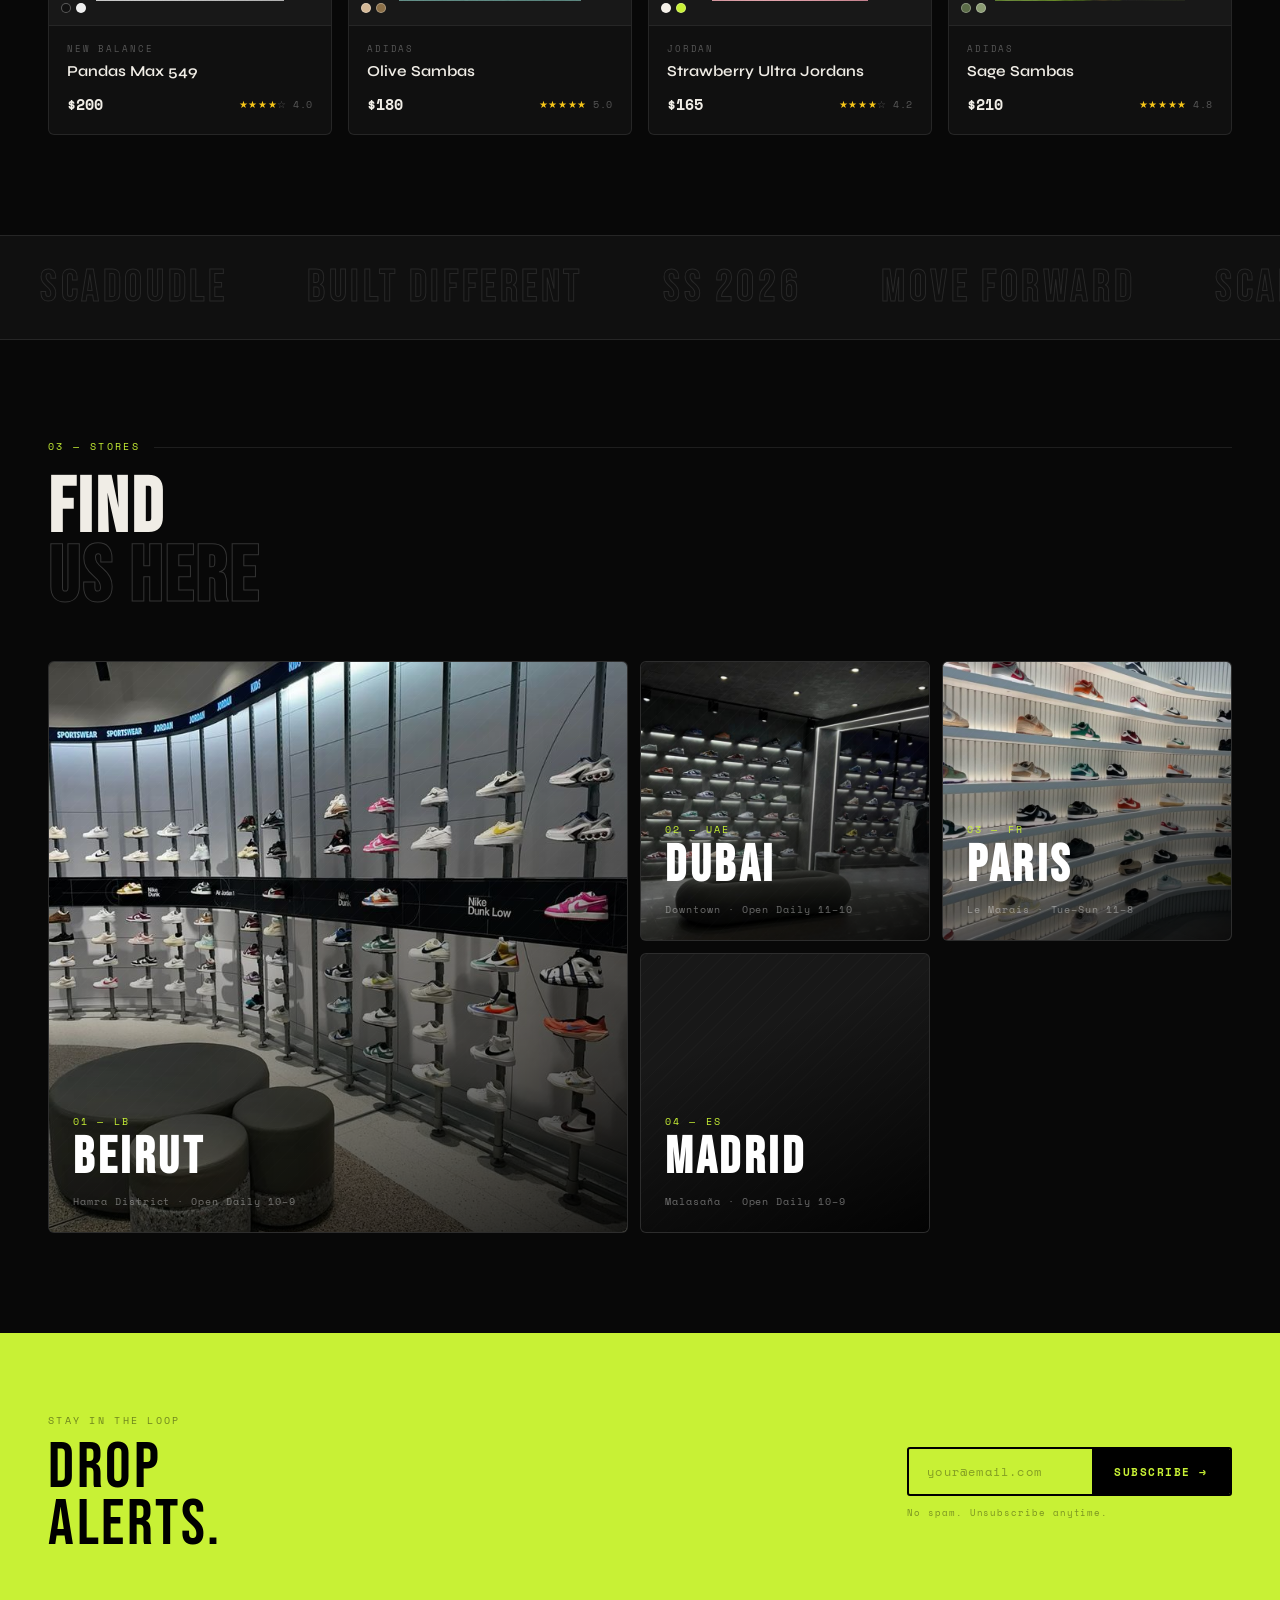
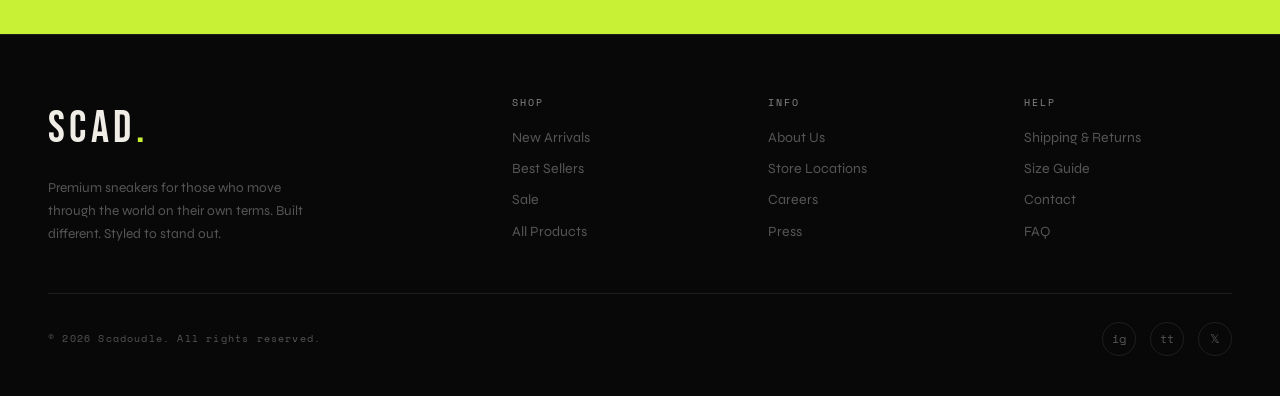
==== commit abca2aa8: "fix errors and improvements across all files" ====
--- a/index.html
+++ b/index.html
@@ -98,9 +98,9 @@
   </div>
   <div class="products-grid" id="products-grid">
 
-    <article class="p-card" data-brand="nike" data-product-id="nike-af1-black" data-price="200">
+    <article class="p-card" data-brand="nb" data-product-id="nb-pandas-max-549" data-price="200">
       <div class="p-card__top" data-icon="👟">
-        <img class="p-card__img" src="images/featured/pair-1.jpg" alt="Black Air Force 1" onerror="this.style.display='none'">
+        <img class="p-card__img" src="images/featured/pair-1.jpg" alt="Pandas Max 549" loading="lazy" onerror="this.style.display='none'">
         <div class="p-card__overlay"><span class="p-card__quick">Quick Add +</span></div>
         <button type="button" class="p-card__wish" aria-label="Wishlist">♡</button>
         <div class="p-card__colors">
@@ -110,7 +110,7 @@
       </div>
       <div class="p-card__body">
         <p class="p-card__brand">New Balance</p>
-        <h3 class="p-card__name">New Balance Max</h3>
+        <h3 class="p-card__name">Pandas Max 549</h3>
         <div class="p-card__foot">
           <span class="p-card__price">$200</span>
           <span class="p-card__rating"><span>★★★★</span>☆ 4.0</span>
@@ -118,9 +118,9 @@
       </div>
     </article>
 
-    <article class="p-card" data-brand="jordan" data-product-id="jordan-aj1-beige" data-price="180">
+    <article class="p-card" data-brand="adidas" data-product-id="adidas-olive-sambas" data-price="180">
       <div class="p-card__top" data-icon="🏀">
-        <img class="p-card__img" src="images/featured/pair-2.jpg" alt="Beige Jordan 1" loading="lazy" onerror="this.style.display='none'">
+        <img class="p-card__img" src="images/featured/pair-2.jpg" alt="Olive Sambas" loading="lazy" onerror="this.style.display='none'">
         <div class="p-card__overlay"><span class="p-card__quick">Quick Add +</span></div>
         <button type="button" class="p-card__wish" aria-label="Wishlist">♡</button>
         <div class="p-card__colors">
@@ -130,17 +130,17 @@
       </div>
       <div class="p-card__body">
         <p class="p-card__brand">Adidas</p>
-        <h3 class="p-card__name">Nike Samba Sage 548</h3>
+        <h3 class="p-card__name">Olive Sambas</h3>
         <div class="p-card__foot">
-          <span class="p-card__price">$220</span>
+          <span class="p-card__price">$180</span>
           <span class="p-card__rating"><span>★★★★★</span> 5.0</span>
         </div>
       </div>
     </article>
 
-    <article class="p-card" data-brand="adidas" data-product-id="adidas-ultra-cream" data-price="165">
+    <article class="p-card" data-brand="jordan" data-product-id="jordan-strawberry-ultra" data-price="165">
       <div class="p-card__top" data-icon="⚡">
-        <img class="p-card__img" src="images/featured/pair-3.jpg" alt="Cream Ultra Boost" onerror="this.style.display='none'">
+        <img class="p-card__img" src="images/featured/pair-3.jpg" alt="Strawberry Ultra Jordans" loading="lazy" onerror="this.style.display='none'">
         <div class="p-card__overlay"><span class="p-card__quick">Quick Add +</span></div>
         <button type="button" class="p-card__wish" aria-label="Wishlist">♡</button>
         <div class="p-card__colors">
@@ -149,8 +149,8 @@
         </div>
       </div>
       <div class="p-card__body">
-        <p class="p-card__brand">Nike</p>
-        <h3 class="p-card__name">Strawberry Ultra Boost</h3>
+        <p class="p-card__brand">Jordan</p>
+        <h3 class="p-card__name">Strawberry Ultra Jordans</h3>
         <div class="p-card__foot">
           <span class="p-card__price">$165</span>
           <span class="p-card__rating"><span>★★★★</span>☆ 4.2</span>
@@ -158,9 +158,9 @@
       </div>
     </article>
 
-    <article class="p-card" data-brand="nb" data-product-id="nb-574-olive" data-price="210">
+    <article class="p-card" data-brand="adidas" data-product-id="adidas-sage-sambas" data-price="210">
       <div class="p-card__top" data-icon="🌿">
-        <img class="p-card__img" src="images/featured/pair-4.jpg" alt="Olive 574" onerror="this.style.display='none'">
+        <img class="p-card__img" src="images/featured/pair-4.jpg" alt="Sage Sambas" loading="lazy" onerror="this.style.display='none'">
         <div class="p-card__overlay"><span class="p-card__quick">Quick Add +</span></div>
         <button type="button" class="p-card__wish" aria-label="Wishlist">♡</button>
         <div class="p-card__colors">
@@ -170,56 +170,15 @@
       </div>
       <div class="p-card__body">
         <p class="p-card__brand">Adidas</p>
-        <h3 class="p-card__name">Olive Samba 574</h3>
+        <h3 class="p-card__name">Sage Sambas</h3>
         <div class="p-card__foot">
           <span class="p-card__price">$210</span>
           <span class="p-card__rating"><span>★★★★★</span> 4.8</span>
         </div>
       </div>
-      
     </article>
 
 
-    <article class="p-card" data-brand="adidas" data-product-id="adidas-ultra-cream" data-price="165">
-      <div class="p-card__top" data-icon="⚡">
-        <img class="p-card__img" src="images/featured/pair-3.jpg" alt="Cream Ultra Boost" onerror="this.style.display='none'">
-        <div class="p-card__overlay"><span class="p-card__quick">Quick Add +</span></div>
-        <button type="button" class="p-card__wish" aria-label="Wishlist">♡</button>
-        <div class="p-card__colors">
-          <span class="swatch" style="background:#f5f0e8"></span>
-          <span class="swatch" style="background:#c8f135"></span>
-        </div>
-      </div>
-      <div class="p-card__body">
-        <p class="p-card__brand">Nike</p>
-        <h3 class="p-card__name">Strawberry Ultra Boost</h3>
-        <div class="p-card__foot">
-          <span class="p-card__price">$165</span>
-          <span class="p-card__rating"><span>★★★★</span>☆ 4.2</span>
-        </div>
-      </div>
-    </article>
-
-    <article class="p-card" data-brand="nb" data-product-id="nb-574-olive" data-price="210">
-      <div class="p-card__top" data-icon="🌿">
-        <img class="p-card__img" src="images/featured/pair-4.jpg" alt="Olive 574" onerror="this.style.display='none'">
-        <div class="p-card__overlay"><span class="p-card__quick">Quick Add +</span></div>
-        <button type="button" class="p-card__wish" aria-label="Wishlist">♡</button>
-        <div class="p-card__colors">
-          <span class="swatch" style="background:#5a6b47"></span>
-          <span class="swatch" style="background:#8a9b72"></span>
-        </div>
-      </div>
-      <div class="p-card__body">
-        <p class="p-card__brand">Adidas</p>
-        <h3 class="p-card__name">Olive Samba 574</h3>
-        <div class="p-card__foot">
-          <span class="p-card__price">$210</span>
-          <span class="p-card__rating"><span>★★★★★</span> 4.8</span>
-        </div>
-      </div>
-      
-    </article>
   </div>
 </section>
 
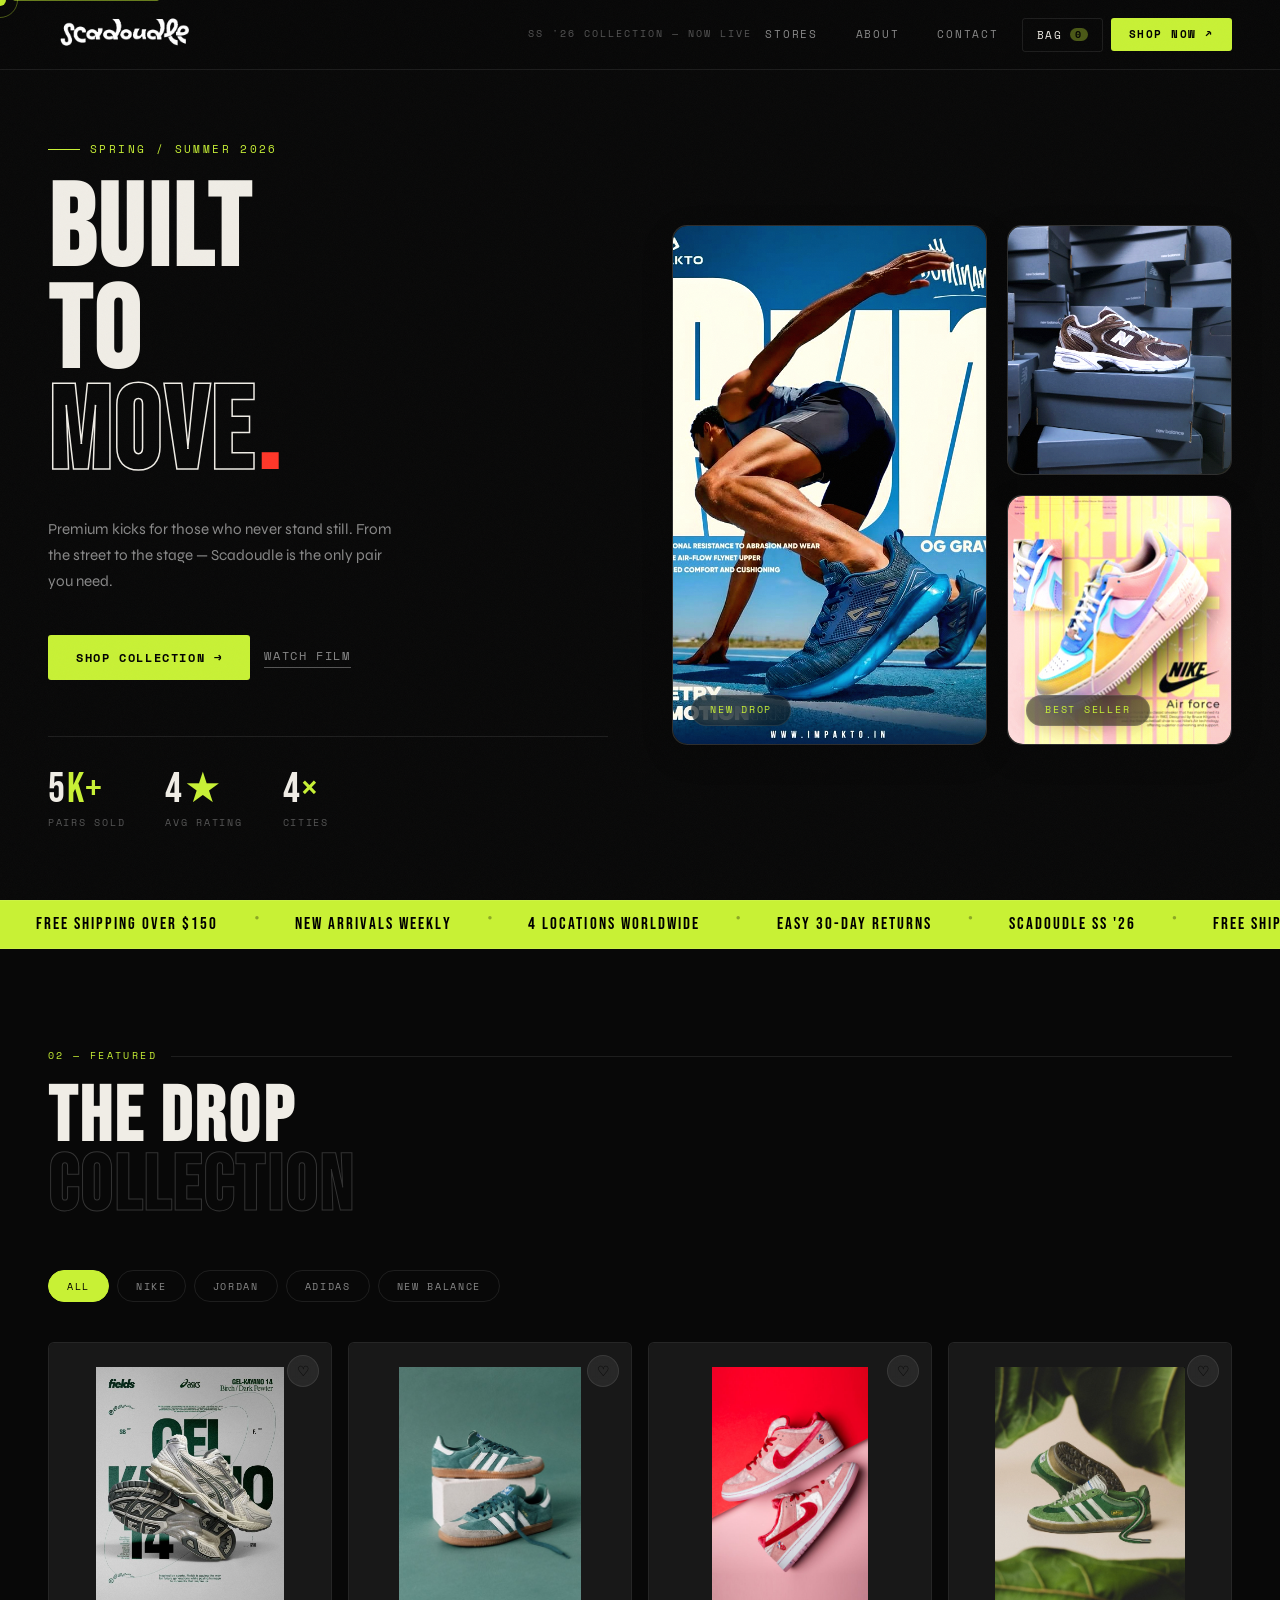
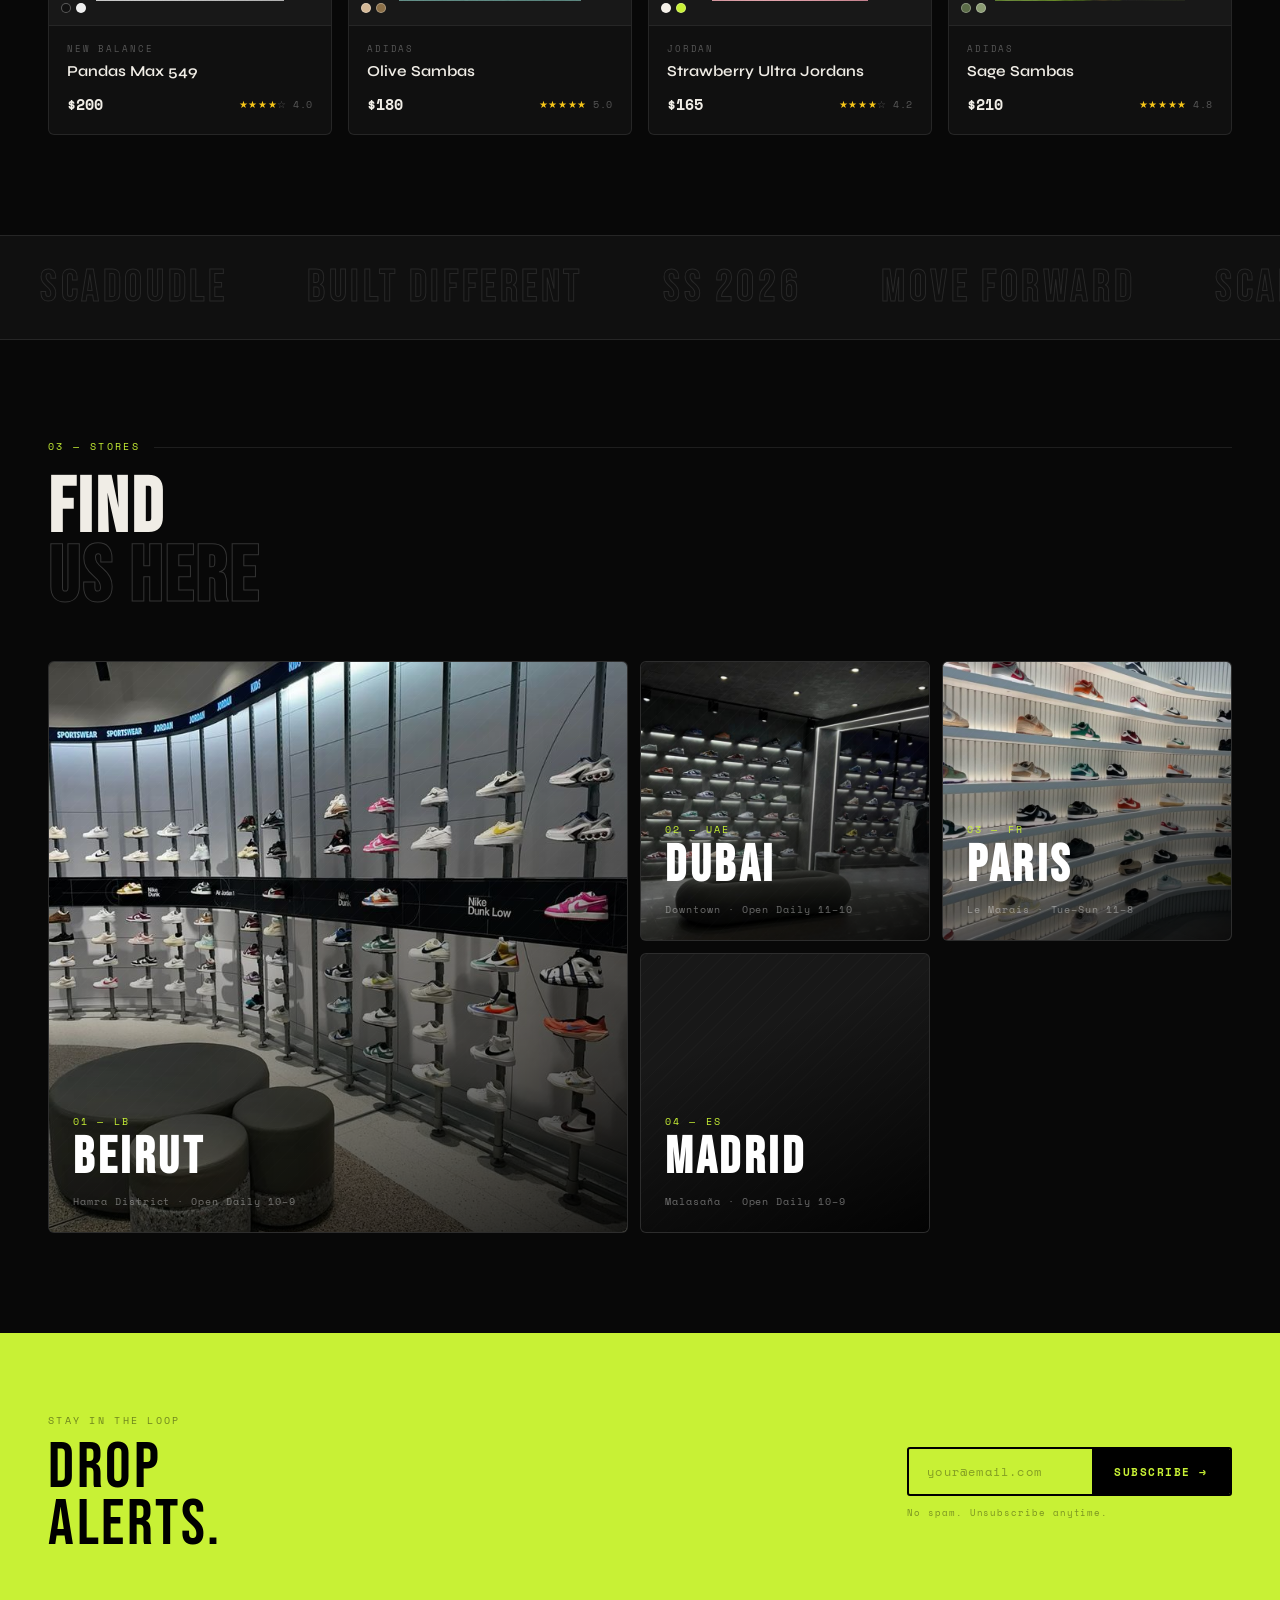
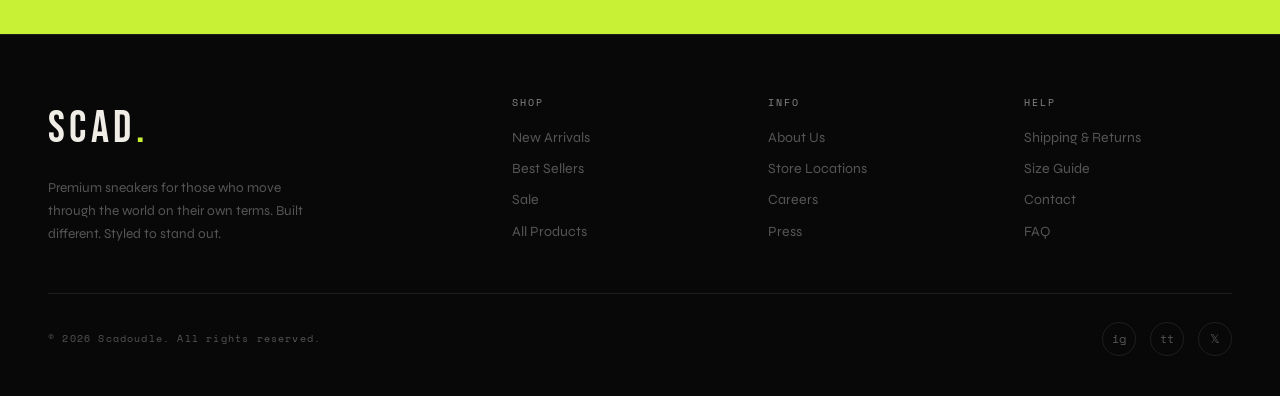
==== commit 98bccab1: "fixed nav buttons" ====
--- a/index.html
+++ b/index.html
@@ -26,8 +26,9 @@
   <a href="index.html" class="nav__logo"><img src="images/logo.png" alt="Scadoudle"></a>
   <p class="nav__center" aria-hidden="true">SS '26 Collection — Now Live</p>
   <div class="nav__right">
-    <a class="nav__link" href="shop.html">Shop</a>
+    <a class="nav__link" href="stores.html">Stores</a>
     <a class="nav__link" href="about.html">About</a>
+    <a class="nav__link" href="contact.html">Contact</a>
     <a class="nav__cta" href="shop.html">Shop Now ↗</a>
   </div>
 </nav>
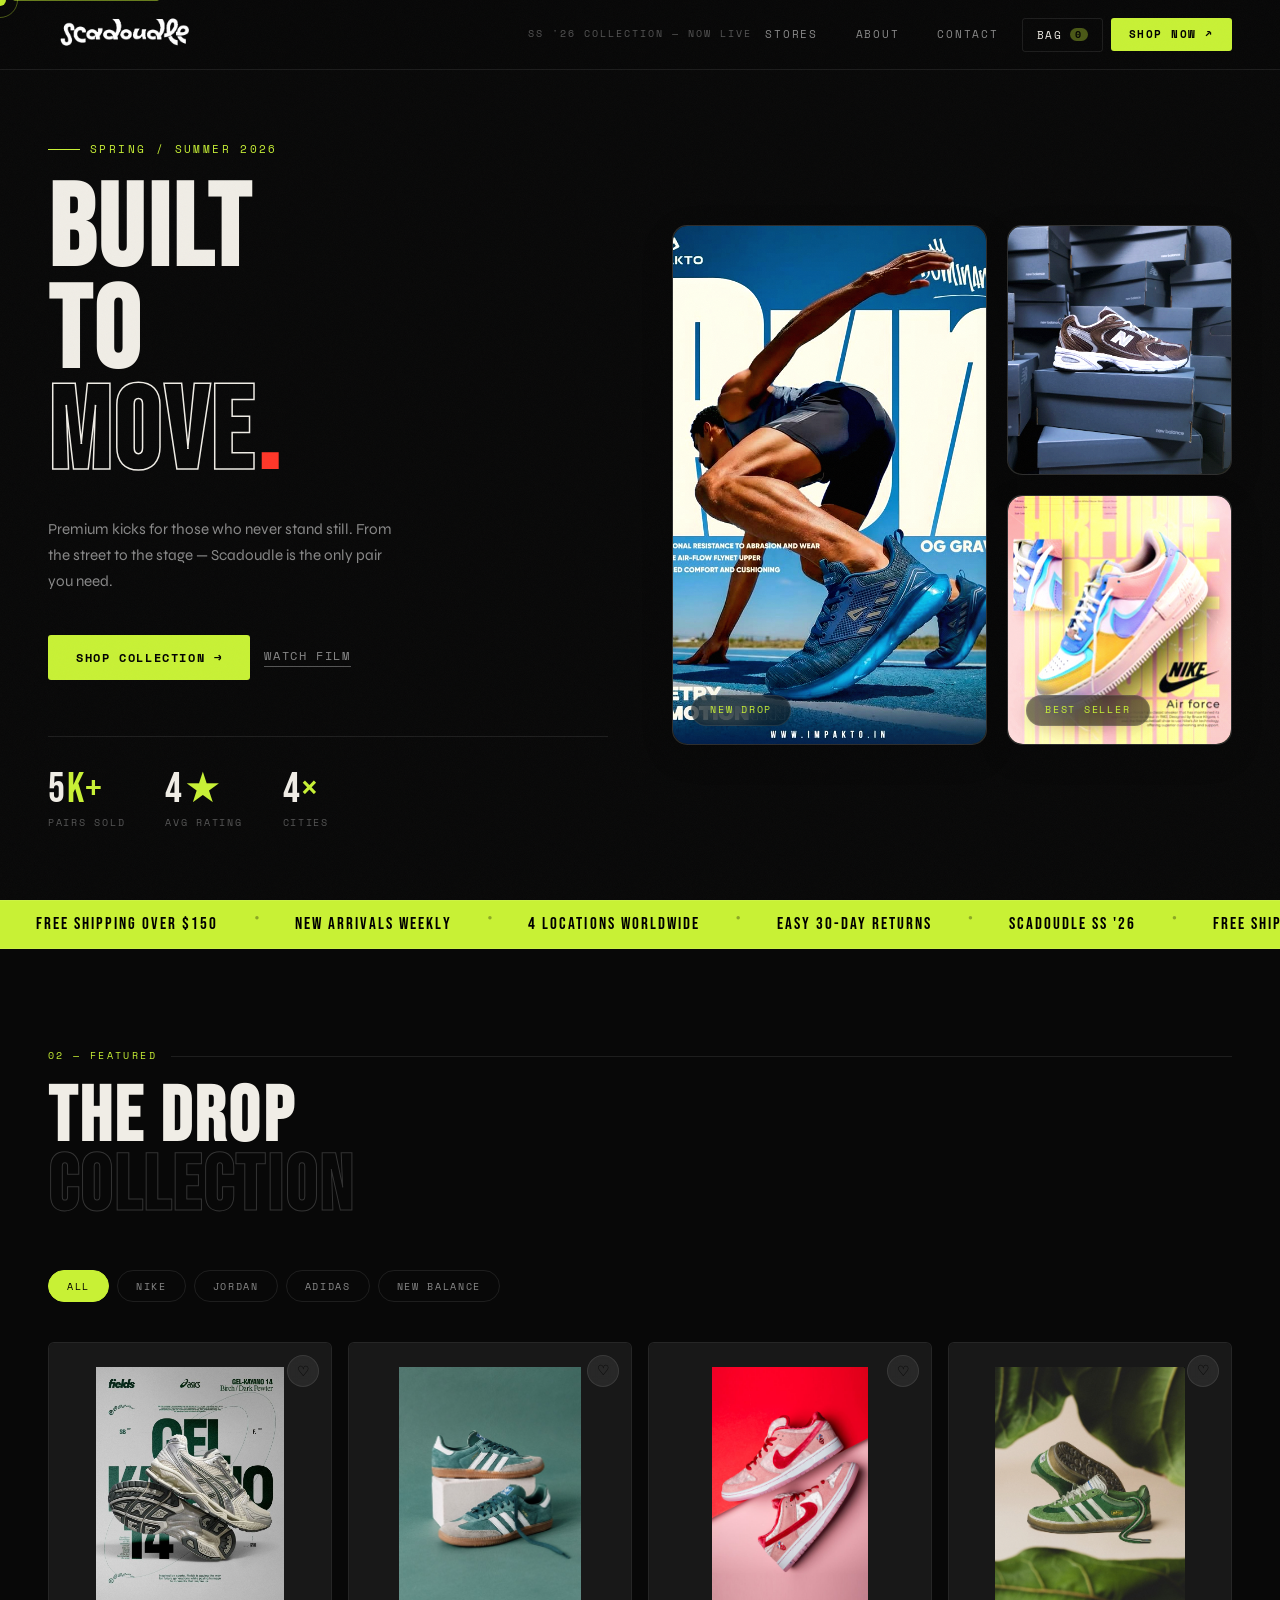
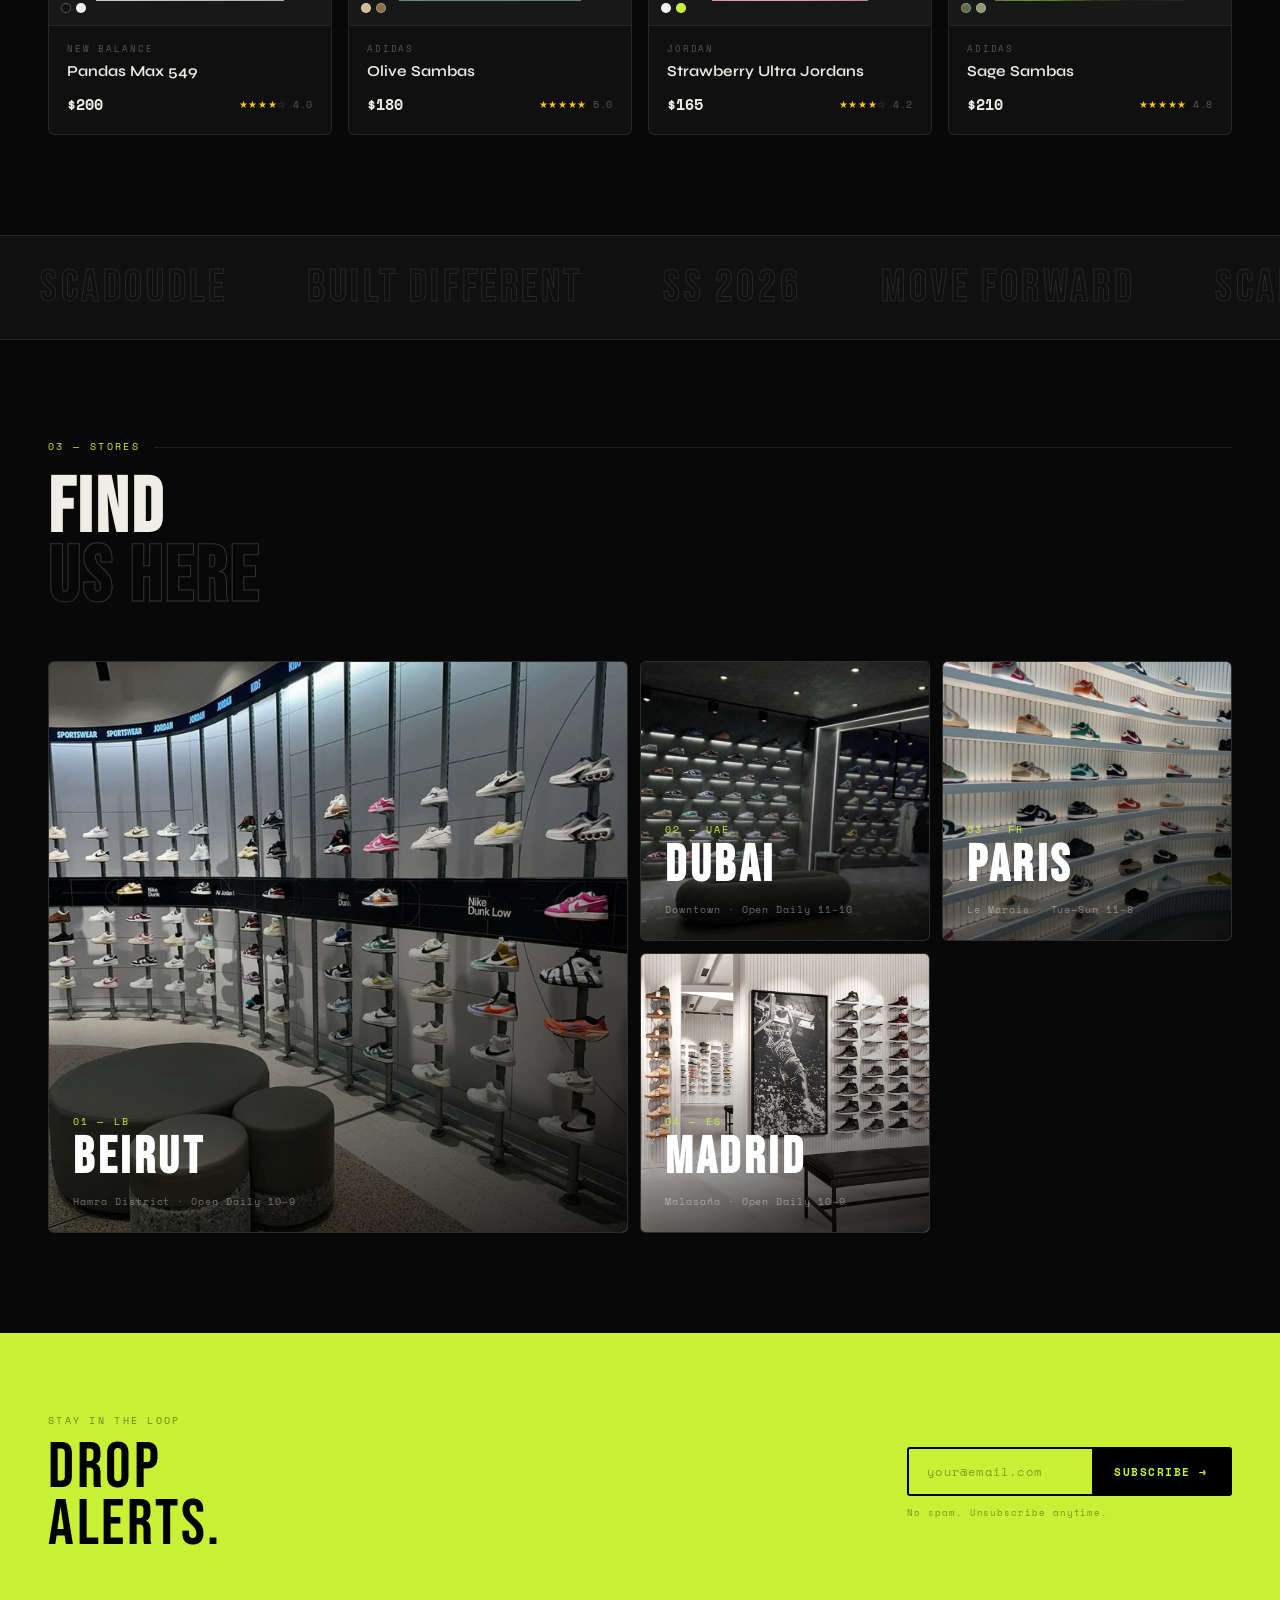
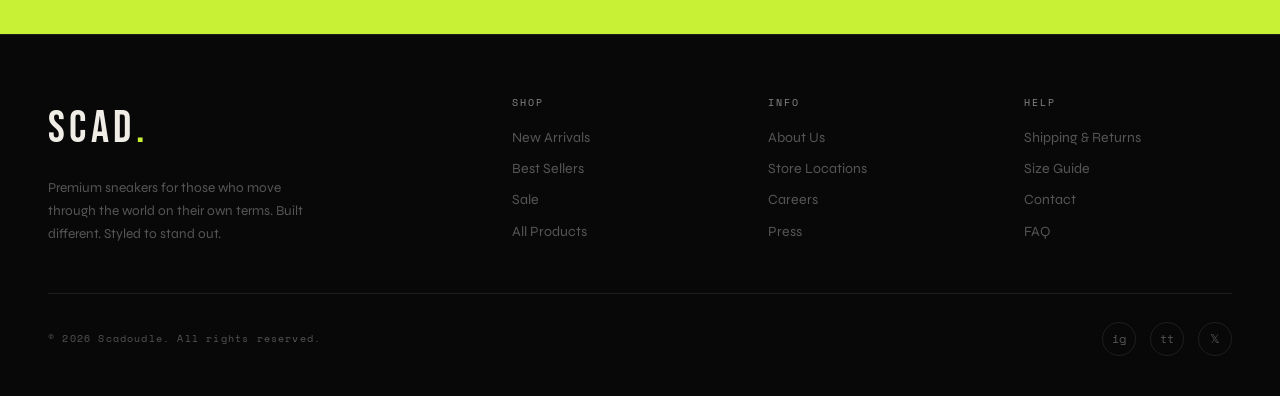
==== commit 81dc5fb8: "added after effects" ====
--- a/index.html
+++ b/index.html
@@ -233,7 +233,7 @@
       <span class="loc-card__arrow" aria-hidden="true">↗</span>
     </a>
     <a class="loc-card" href="stores.html#madrid" aria-label="Madrid store">
-      <img class="loc-card__img" src="images/madrid-loc.jpg" alt="" onerror="this.style.opacity='0'">
+      <img class="loc-card__img" src="images/madric-loc.jpg" alt="" onerror="this.style.opacity='0'">
       <div class="loc-card__grad"></div>
       <div class="loc-card__body">
         <p class="loc-card__code">04 — ES</p>
@@ -308,6 +308,7 @@
 </footer>
 
 <script src="js/cursor.js" defer></script>
+<script src="js/hero-effects.js" defer></script>
 <script src="js/toast.js" defer></script>
 <script src="js/featured.js" defer></script>
 <script src="js/cart.js" defer></script>
--- a/index.css
+++ b/index.css
@@ -467,6 +467,7 @@
   grid-template-rows: 1fr 1fr;
   gap: 20px;
   height: 520px;
+  will-change: transform;
 }
 
 /* Big image */
@@ -609,6 +610,30 @@
   from { opacity: 0; transform: translateY(22px) }
   to   { opacity: 1; transform: none }
 }
+@keyframes mosaicInRight {
+  from { opacity: 0; transform: translateX(56px) scale(0.95) }
+  to   { opacity: 1; transform: none }
+}
+@keyframes mosaicInTopRight {
+  from { opacity: 0; transform: translate(36px, -40px) scale(0.95) }
+  to   { opacity: 1; transform: none }
+}
+@keyframes mosaicInBottomRight {
+  from { opacity: 0; transform: translate(36px, 40px) scale(0.95) }
+  to   { opacity: 1; transform: none }
+}
+.mosaic-cell:nth-child(1) {
+  opacity: 0;
+  animation: mosaicInRight .95s .28s var(--ease) forwards;
+}
+.mosaic-cell:nth-child(2) {
+  opacity: 0;
+  animation: mosaicInTopRight .85s .46s var(--ease) forwards;
+}
+.mosaic-cell:nth-child(3) {
+  opacity: 0;
+  animation: mosaicInBottomRight .85s .6s var(--ease) forwards;
+}
 
 /* ═══════════════════════════════════════════
    TICKER (lime)
